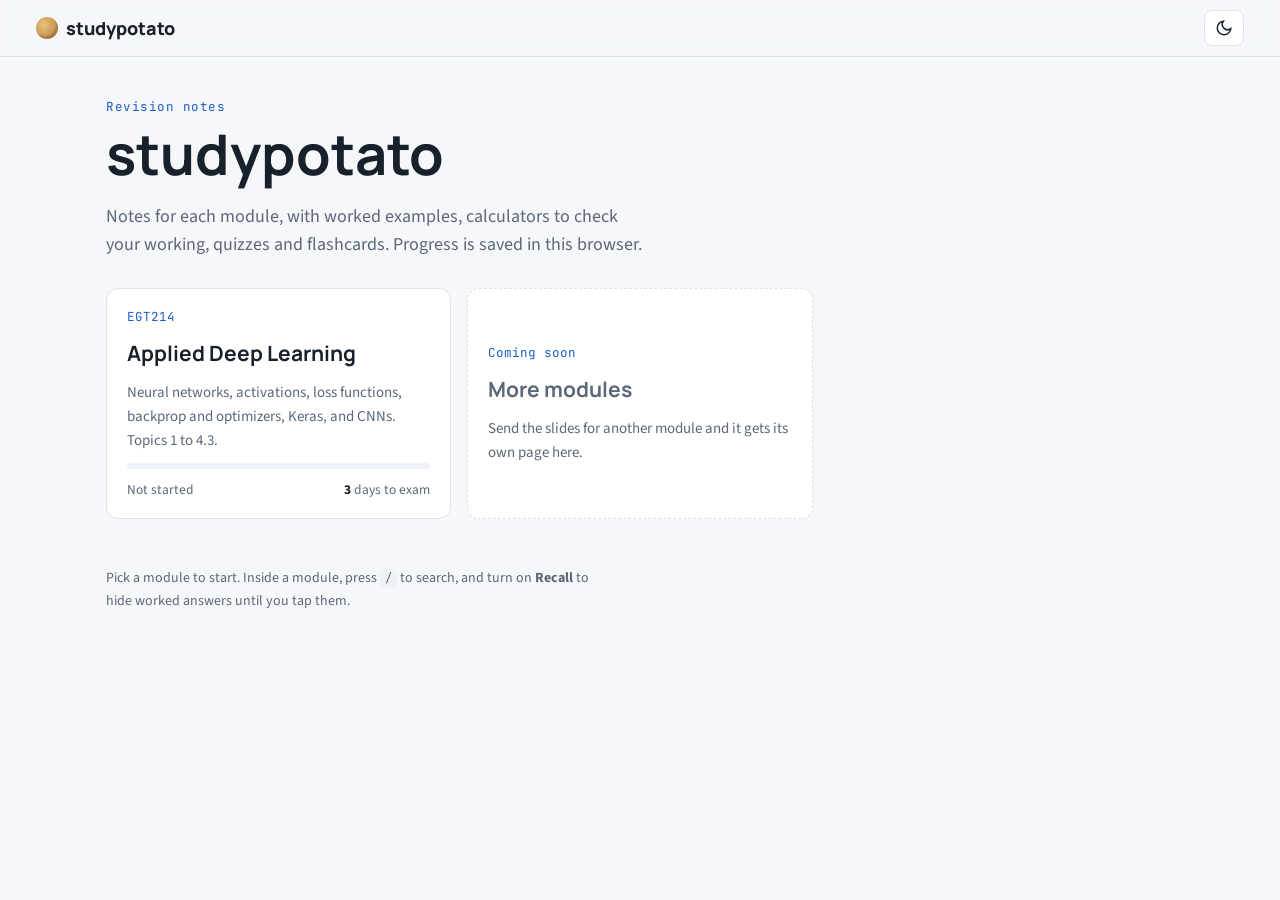
==== index.html @ 8124d795 "Add studypotato notes site with Applied Deep Learning module Static site for GitHub Pages: home page" ====
<!doctype html>
<html lang="en">
<head>
<meta charset="utf-8">
<meta name="viewport" content="width=device-width, initial-scale=1, viewport-fit=cover">
<title>studypotato</title>
<meta name="description" content="Interactive revision notes for my modules.">
<link rel="icon" href="assets/favicon.svg" type="image/svg+xml">
<link rel="preconnect" href="https://fonts.googleapis.com"><link rel="preconnect" href="https://fonts.gstatic.com" crossorigin>
<link rel="stylesheet" href="https://fonts.googleapis.com/css2?family=Manrope:wght@600;700;800&family=Source+Sans+3:ital,wght@0,400;0,600;0,700;1,400&family=JetBrains+Mono:wght@400;600&display=swap">
<link rel="stylesheet" href="assets/style.css">
</head>
<body>
<div class="topbar"><div class="topbar-in gutter">
  <a class="brand" href="./"><span class="dot"></span><span>studypotato</span></a>
  <span class="spacer"></span>
  <button class="iconbtn" id="themeBtn" type="button" aria-label="Theme"><svg viewBox="0 0 24 24" fill="none" stroke="currentColor" stroke-width="2"><path d="M21 12.8A9 9 0 1 1 11.2 3a7 7 0 0 0 9.8 9.8z"/></svg></button>
</div></div>
<div class="home gutter">
  <header class="hero">
    <div class="eyebrow">Revision notes</div>
    <h1>studypotato</h1>
    <p>Notes for each module, with worked examples, calculators to check your working, quizzes and flashcards. Progress is saved in this browser.</p>
  </header>
  <div class="cards" id="cards"></div>
  <p class="foot">Pick a module to start. Inside a module, press <code>/</code> to search, and turn on <b>Recall</b> to hide worked answers until you tap them.</p>
</div>
<script src="assets/modules.js"></script>
<script src="assets/site.js"></script>
<script>
(function () {
  var S = window.SP.store, el = document.getElementById("cards");
  var html = (window.MODULES || []).map(function (m) {
    var done = (S.get("sp:" + m.slug + ":done", []) || []).length, total = S.get("sp:" + m.slug + ":total", 0) || 0;
    var pct = total ? Math.round(100 * Math.min(done, total) / total) : 0;
    var days = "";
    if (m.exam) { var d = Math.ceil((new Date(m.exam + "T09:00:00") - new Date()) / 864e5); days = d < 0 ? "Exam done" : d === 0 ? "<b>Exam today</b>" : "<b>" + d + "</b> day" + (d === 1 ? "" : "s") + " to exam"; }
    return '<a class="mcard" href="modules/' + m.slug + '/"><span class="code">' + m.code + '</span><h3>' + m.title + '</h3><p>' + m.desc + '</p>' +
      '<div class="bar" aria-label="' + pct + '% revised"><span style="width:' + pct + '%"></span></div>' +
      '<div class="meta"><span>' + (total ? "<b>" + Math.min(done, total) + "/" + total + "</b> topics revised" : "Not started") + '</span><span>' + days + '</span></div></a>';
  }).join("");
  html += '<div class="mcard soon"><span class="code">Coming soon</span><h3>More modules</h3><p>Send the slides for another module and it gets its own page here.</p></div>';
  el.innerHTML = html;
})();
</script>
</body>
</html>
---- assets/style.css ----
/* studypotato — shared styles for every module page and the home page.
   Layout: sticky topic rail + single reading column; formula cards, worked examples, traps, widgets. */
:root{
  --bg:#f5f7fa; --surface:#ffffff; --surface-2:#eef2f7; --fg:#17202b; --muted:#5a6878; --line:#dde3ea;
  --accent:#1d5fc4; --accent-fg:#ffffff; --accent-soft:#e6eefb;
  --trap:#b45309; --trap-soft:#fdf3e4; --ok:#11795a; --ok-soft:#e3f4ee; --bad:#c0392b; --bad-soft:#fbe9e7;
  --code-bg:#eef2f7; --plot-2:#c2410c;
  --f-display:"Manrope",system-ui,sans-serif; --f-body:"Source Sans 3",system-ui,sans-serif; --f-mono:"JetBrains Mono",ui-monospace,Menlo,monospace;
  --radius:8px; color-scheme:light;
}
@media (prefers-color-scheme: dark){:root:not([data-theme="light"]){
  --bg:#10151c; --surface:#171e27; --surface-2:#1d2632; --fg:#e4e9f0; --muted:#97a4b4; --line:#2a3441;
  --accent:#7aa8f0; --accent-fg:#0d1420; --accent-soft:#1c2a40;
  --trap:#f0a54a; --trap-soft:#2c2214; --ok:#5fcfa6; --ok-soft:#14291f; --bad:#f08a7e; --bad-soft:#2e1816;
  --code-bg:#1d2632; --plot-2:#f59e5b; color-scheme:dark}}
:root[data-theme="dark"]{
  --bg:#10151c; --surface:#171e27; --surface-2:#1d2632; --fg:#e4e9f0; --muted:#97a4b4; --line:#2a3441;
  --accent:#7aa8f0; --accent-fg:#0d1420; --accent-soft:#1c2a40;
  --trap:#f0a54a; --trap-soft:#2c2214; --ok:#5fcfa6; --ok-soft:#14291f; --bad:#f08a7e; --bad-soft:#2e1816;
  --code-bg:#1d2632; --plot-2:#f59e5b; color-scheme:dark}

*{box-sizing:border-box}
[hidden]{display:none!important}
html{scroll-behavior:smooth;scroll-padding-top:72px}
@media (prefers-reduced-motion:reduce){html{scroll-behavior:auto}*{transition:none!important;animation:none!important}}
body{margin:0;background:var(--bg);color:var(--fg);font-family:var(--f-body);font-size:17px;line-height:1.6;-webkit-text-size-adjust:100%}
a{color:var(--accent)}
button,input,select,textarea{font:inherit;color:inherit}
:focus-visible{outline:2px solid var(--accent);outline-offset:2px}
.gutter{padding-left:max(16px,env(safe-area-inset-left,0px));padding-right:max(16px,env(safe-area-inset-right,0px))}

/* ---------- top bar ---------- */
.topbar{position:sticky;top:0;z-index:20;background:color-mix(in srgb,var(--bg) 88%,transparent);backdrop-filter:blur(10px);-webkit-backdrop-filter:blur(10px);border-bottom:1px solid var(--line)}
.topbar-in{max-width:1240px;margin:0 auto;display:flex;align-items:center;gap:10px;height:56px}
.brand{font-family:var(--f-display);font-weight:800;font-size:18px;text-decoration:none;color:var(--fg);display:flex;align-items:center;gap:8px;white-space:nowrap}
.brand .dot{width:22px;height:22px;border-radius:50%;background:radial-gradient(circle at 35% 35%,#e9c27a,#b07a3a);box-shadow:inset -2px -3px 0 rgba(0,0,0,.15)}
.crumb{color:var(--muted);font-size:14.5px;white-space:nowrap;overflow:hidden;text-overflow:ellipsis;min-width:0}
.spacer{flex:1}
.iconbtn{border:1px solid var(--line);background:var(--surface);border-radius:var(--radius);height:36px;min-width:36px;padding:0 10px;cursor:pointer;display:inline-flex;align-items:center;justify-content:center;gap:6px;font-size:14px}
.iconbtn:hover{border-color:var(--accent);color:var(--accent)}
.iconbtn[aria-pressed="true"]{background:var(--accent);color:var(--accent-fg);border-color:var(--accent)}
.iconbtn svg{width:18px;height:18px}
.search{position:relative;flex:0 1 260px;min-width:0}
.search input{width:100%;height:36px;border:1px solid var(--line);border-radius:var(--radius);background:var(--surface);padding:0 10px 0 32px;font-size:14.5px}
.search svg{position:absolute;left:9px;top:9px;width:18px;height:18px;color:var(--muted)}
.hitcount{position:absolute;right:8px;top:8px;font-size:12px;font-family:var(--f-mono);color:var(--accent);background:var(--accent-soft);border-radius:4px;padding:1px 6px;pointer-events:none}
.search input::-webkit-search-cancel-button{display:none}
.progressline{position:absolute;left:0;bottom:-1px;height:2px;background:var(--accent);width:0}
.hide-sm{}
@media (max-width:700px){.hide-sm{display:none!important}.search{flex:1}}

/* ---------- layout ---------- */
.wrap{max-width:1240px;margin:0 auto;display:grid;grid-template-columns:250px minmax(0,1fr);gap:48px}
nav.rail{position:sticky;top:56px;align-self:start;max-height:calc(100vh - 56px);overflow:auto;padding-block:24px;font-size:14.5px}
nav.rail .lbl{font-family:var(--f-display);font-size:11px;letter-spacing:.12em;text-transform:uppercase;color:var(--muted);margin:0 0 8px}
nav.rail ol{list-style:none;margin:0 0 20px;padding:0;display:grid;gap:2px}
nav.rail a{display:flex;align-items:center;gap:6px;padding:5px 10px;border-radius:6px;color:var(--fg);text-decoration:none}
nav.rail a:hover{background:var(--accent-soft);color:var(--accent)}
nav.rail a.active{background:var(--accent-soft);color:var(--accent);font-weight:600}
nav.rail .t{font-family:var(--f-mono);font-size:11.5px;color:var(--muted);min-width:2.4em}
nav.rail .done-mark{margin-left:auto;color:var(--ok);font-size:13px}
.railprog{margin:0 0 20px;padding:12px;border:1px solid var(--line);border-radius:var(--radius);background:var(--surface)}
.railprog .bar{height:6px;border-radius:3px;background:var(--surface-2);overflow:hidden;margin-top:6px}
.railprog .bar span{display:block;height:100%;background:var(--ok);width:0;transition:width .3s}
.railprog small{color:var(--muted);font-size:13px}
main{min-width:0;padding-block:24px 80px}
@media (max-width:960px){
  .wrap{grid-template-columns:minmax(0,1fr);gap:0}
  nav.rail{position:fixed;top:56px;left:0;bottom:0;width:min(320px,86vw);max-height:none;background:var(--bg);border-right:1px solid var(--line);z-index:30;transform:translateX(-102%);transition:transform .25s;padding-left:max(16px,env(safe-area-inset-left,0px));padding-right:16px}
  body.nav-open nav.rail{transform:none}
  body.nav-open .scrim{display:block}
  body{font-size:16px}
}
.scrim{display:none;position:fixed;inset:56px 0 0 0;background:rgba(0,0,0,.35);z-index:25}
.only-sm{display:none}
@media (max-width:960px){.only-sm{display:inline-flex}}

/* ---------- page header ---------- */
header.top{border-bottom:1px solid var(--line);padding-bottom:22px;margin-bottom:4px}
.eyebrow{font-family:var(--f-mono);font-size:12.5px;color:var(--accent);letter-spacing:.04em}
h1{font-family:var(--f-display);font-size:clamp(30px,5vw,44px);line-height:1.1;margin:6px 0 12px;text-wrap:balance}
.facts{display:flex;flex-wrap:wrap;gap:8px;margin-top:14px}
.chip{font-size:13.5px;border:1px solid var(--line);background:var(--surface);border-radius:999px;padding:3px 12px;color:var(--muted)}
.chip b{color:var(--fg);font-weight:600}
.chip.count{border-color:var(--accent);color:var(--accent)}
.toolrow{display:flex;flex-wrap:wrap;gap:8px;margin-top:16px}

/* ---------- content ---------- */
section{padding-top:40px}
section.dim{opacity:.35}
h2{font-family:var(--f-display);font-size:26px;line-height:1.2;margin:0 0 4px;text-wrap:balance;display:flex;flex-wrap:wrap;align-items:baseline;gap:4px 12px}
h2 .tn{font-family:var(--f-mono);font-size:14px;color:var(--accent);display:block;font-weight:600;width:100%}
.donebtn{margin-left:auto;font-family:var(--f-body);font-size:13.5px;font-weight:600;border:1px solid var(--line);background:var(--surface);border-radius:999px;padding:3px 12px;cursor:pointer;color:var(--muted)}
.donebtn[aria-pressed="true"]{background:var(--ok-soft);border-color:var(--ok);color:var(--ok)}
h3{font-family:var(--f-display);font-size:18.5px;margin:28px 0 8px}
p,li{max-width:72ch}
ul,ol{padding-left:22px}
li{margin:3px 0}
.sub{color:var(--muted);margin:0 0 8px}
code,.m{font-family:var(--f-mono);font-size:.86em;background:var(--code-bg);padding:1px 5px;border-radius:4px}
pre{font-family:var(--f-mono);font-size:13.5px;line-height:1.55;background:var(--code-bg);border:1px solid var(--line);border-radius:var(--radius);padding:14px 16px;overflow-x:auto;margin:12px 0}
pre code{background:none;padding:0;font-size:inherit;overflow-wrap:normal}
p code,li code,td code{overflow-wrap:anywhere}
.cm{color:var(--muted)}
.f{background:var(--surface);border:1px solid var(--line);border-left:3px solid var(--accent);border-radius:var(--radius);padding:12px 16px;margin:14px 0;overflow-x:auto}
.f .eq{font-family:var(--f-mono);font-size:15.5px;white-space:nowrap}
.k{font-family:var(--f-display);font-size:11px;letter-spacing:.1em;text-transform:uppercase;font-weight:700;margin-bottom:4px}
.f .k{color:var(--accent)}
.f p{margin:6px 0 0;font-size:15px;color:var(--muted)}
.ex{background:var(--ok-soft);border-radius:var(--radius);padding:14px 18px;margin:14px 0;overflow-x:auto;position:relative}
.ex .k{color:var(--ok)}
.ex .ln{font-family:var(--f-mono);font-size:14px;white-space:pre;line-height:1.7}
.trap{background:var(--trap-soft);border-radius:var(--radius);padding:12px 18px;margin:14px 0}
.trap .k{color:var(--trap)}
.trap p,.trap ul{margin:4px 0}
.tbl{overflow-x:auto;margin:14px 0;border:1px solid var(--line);border-radius:var(--radius);background:var(--surface)}
table{border-collapse:collapse;width:100%;font-size:15px;font-variant-numeric:tabular-nums}
th,td{text-align:left;padding:8px 12px;border-bottom:1px solid var(--line);vertical-align:top}
th{font-family:var(--f-display);font-size:12.5px;letter-spacing:.04em;color:var(--muted);background:var(--code-bg)}
tr:last-child td{border-bottom:0}
td .m{white-space:nowrap}
.grid{display:grid;grid-template-columns:repeat(auto-fit,minmax(min(100%,300px),1fr));gap:12px;margin:14px 0}
.grid > div{min-width:0}
.mat{display:inline-grid;gap:2px;font-family:var(--f-mono);font-size:13.5px;vertical-align:middle;border-left:2px solid var(--fg);border-right:2px solid var(--fg);padding:2px 6px;border-radius:3px}
.mat span{min-width:2.2em;text-align:right}
.mat .hl{background:var(--accent-soft);color:var(--accent);font-weight:600;border-radius:3px}
.matrow{display:flex;flex-wrap:wrap;align-items:center;gap:14px;margin:12px 0;font-family:var(--f-mono)}
.timeline{list-style:none;padding:0;border-left:2px solid var(--line);margin:12px 0}
.timeline li{padding-left:16px;position:relative}
.timeline li::before{content:"";position:absolute;left:-6px;top:10px;width:10px;height:10px;border-radius:50%;background:var(--accent)}
.timeline b{font-family:var(--f-mono);font-weight:600;color:var(--accent);margin-right:6px}
.plan{display:grid;grid-template-columns:repeat(auto-fit,minmax(min(100%,240px),1fr));gap:12px;margin:14px 0}
.plan div{background:var(--surface);border:1px solid var(--line);border-radius:var(--radius);padding:12px 16px;min-width:0}
.plan h4{font-family:var(--f-display);margin:0 0 6px;font-size:15px}
.plan ul{margin:0;padding-left:18px;font-size:15px}
mark.hit{background:#ffe58a;color:#1a1a1a;border-radius:2px;padding:0 1px}

/* recall mode: worked examples hidden until tapped */
body.recall .ex .ln{filter:blur(6px);user-select:none;cursor:pointer}
body.recall .ex .ln.shown{filter:none;user-select:auto;cursor:auto}
body.recall .ex::after{content:"Tap to reveal";position:absolute;right:12px;top:10px;font-size:12px;color:var(--ok);font-weight:600}
body.recall .ex.revealed::after{content:none}

/* ---------- questions ---------- */
details.q{background:var(--surface);border:1px solid var(--line);border-radius:var(--radius);padding:10px 16px;margin:10px 0}
details.q summary{cursor:pointer;font-weight:600}
details.q .ans{margin-top:8px;padding-top:8px;border-top:1px dashed var(--line)}
details.q .opts{font-weight:400;display:block;color:var(--muted);margin-top:2px}
details.q.got{border-color:var(--ok)}
details.q.miss{border-color:var(--trap)}
.selfmark{display:flex;gap:8px;margin-top:10px;flex-wrap:wrap}
.selfmark button{border:1px solid var(--line);background:var(--surface-2);border-radius:999px;padding:3px 12px;cursor:pointer;font-size:13.5px}
.selfmark button[aria-pressed="true"].y{background:var(--ok-soft);border-color:var(--ok);color:var(--ok)}
.selfmark button[aria-pressed="true"].n{background:var(--trap-soft);border-color:var(--trap);color:var(--trap)}
.mcq{background:var(--surface);border:1px solid var(--line);border-radius:var(--radius);padding:14px 16px;margin:12px 0}
.mcq .qtext{font-weight:600;margin:0 0 10px}
.mcq .choices{display:grid;gap:6px;margin:0;padding:0;list-style:none}
.mcq .choices button{width:100%;text-align:left;border:1px solid var(--line);background:var(--bg);border-radius:6px;padding:8px 12px;cursor:pointer;display:flex;gap:10px;align-items:flex-start}
.mcq .choices button:hover:not(:disabled){border-color:var(--accent)}
.mcq .choices button .l{font-family:var(--f-mono);font-weight:600;color:var(--muted)}
.mcq .choices button.right{background:var(--ok-soft);border-color:var(--ok)}
.mcq .choices button.wrong{background:var(--bad-soft);border-color:var(--bad)}
.mcq .choices button:disabled{cursor:default}
.mcq .explain{margin:10px 0 0;font-size:15.5px}
.mcq .explain[hidden]{display:none}
.scorebar{position:sticky;top:64px;z-index:5;display:flex;flex-wrap:wrap;gap:10px;align-items:center;background:var(--surface);border:1px solid var(--line);border-radius:var(--radius);padding:10px 14px;margin:14px 0;font-size:15px}
.scorebar b{font-variant-numeric:tabular-nums}

/* ---------- widgets ---------- */
.widget{background:var(--surface);border:1px solid var(--line);border-radius:var(--radius);margin:18px 0;overflow:hidden}
.widget > .wh{display:flex;align-items:center;gap:8px;padding:10px 16px;background:var(--accent-soft);color:var(--accent);font-family:var(--f-display);font-weight:700;font-size:14px}
.widget > .wh svg{width:16px;height:16px}
.widget > .wb{padding:14px 16px;overflow-x:auto}
.wrow{display:flex;flex-wrap:wrap;gap:10px 16px;align-items:end;margin-bottom:12px}
.wrow label{display:grid;gap:3px;font-size:13px;color:var(--muted);min-width:0}
.wrow input[type=text],.wrow input[type=number],.wrow select{height:34px;border:1px solid var(--line);border-radius:6px;background:var(--bg);padding:0 8px;font-family:var(--f-mono);font-size:14px;min-width:0}
.wrow input[type=number]{width:90px}
.wrow input.wide{width:min(320px,80vw)}
.wrow input[type=range]{width:min(260px,70vw);accent-color:var(--accent)}
.btn{border:1px solid var(--accent);background:var(--accent);color:var(--accent-fg);border-radius:6px;height:34px;padding:0 14px;cursor:pointer;font-weight:600;font-size:14px}
.btn.ghost{background:transparent;color:var(--accent)}
.out{font-family:var(--f-mono);font-size:14px;white-space:pre;line-height:1.7;background:var(--code-bg);border-radius:6px;padding:10px 12px;overflow-x:auto}
.big{font-family:var(--f-display);font-size:24px;font-weight:800;color:var(--accent);font-variant-numeric:tabular-nums}
.bars{display:grid;gap:6px;margin-top:10px}
.bars .b{display:grid;grid-template-columns:5.5em 1fr 4.5em;gap:8px;align-items:center;font-family:var(--f-mono);font-size:13.5px}
.bars .track{height:14px;background:var(--surface-2);border-radius:3px;overflow:hidden}
.bars .fill{height:100%;background:var(--accent);transition:width .25s}
canvas.plot{width:100%;max-width:640px;height:auto;aspect-ratio:16/10;display:block;border:1px solid var(--line);border-radius:6px;background:var(--bg)}
.gridin{display:inline-grid;gap:3px}
.gridin input{width:3.1em;height:32px;text-align:center;border:1px solid var(--line);border-radius:4px;background:var(--bg);font-family:var(--f-mono);font-size:13.5px;padding:0}
.gridin input.win{background:var(--accent-soft);border-color:var(--accent)}
.gridout{display:inline-grid;gap:3px}
.gridout span{width:3.1em;height:32px;display:flex;align-items:center;justify-content:center;border:1px solid var(--line);border-radius:4px;font-family:var(--f-mono);font-size:13.5px;cursor:pointer;background:var(--bg)}
.gridout span.sel{background:var(--accent);color:var(--accent-fg);border-color:var(--accent)}
.gridout span.pad{opacity:.5}
.convwrap{display:flex;flex-wrap:wrap;gap:18px;align-items:flex-start}
.convwrap > div{display:grid;gap:6px;min-width:0}
.convwrap .cap{font-size:12.5px;color:var(--muted);font-family:var(--f-display);font-weight:700;letter-spacing:.06em;text-transform:uppercase}
.layers{display:grid;gap:6px;margin:8px 0}
.layer{display:flex;flex-wrap:wrap;gap:8px;align-items:center;background:var(--bg);border:1px solid var(--line);border-radius:6px;padding:6px 8px}
.layer .tag{font-family:var(--f-mono);font-size:13px;font-weight:600;min-width:7.5em}
.layer input,.layer select{height:30px;border:1px solid var(--line);border-radius:4px;background:var(--surface);font-family:var(--f-mono);font-size:13px;padding:0 6px;width:5.5em}
.layer .x{margin-left:auto;border:0;background:none;cursor:pointer;color:var(--muted);font-size:18px;line-height:1}
.layer .err{color:var(--bad);font-size:13px}

/* flashcards */
.flash{display:grid;gap:12px;justify-items:center}
.card{width:min(560px,100%);aspect-ratio:16/9;perspective:1200px;cursor:pointer;border:0;background:none;padding:0}
.card .in{position:relative;width:100%;height:100%;transition:transform .45s;transform-style:preserve-3d}
.card.flipped .in{transform:rotateY(180deg)}
.card .face{position:absolute;inset:0;backface-visibility:hidden;-webkit-backface-visibility:hidden;border:1px solid var(--line);border-radius:12px;background:var(--surface);display:flex;flex-direction:column;align-items:center;justify-content:center;padding:20px;text-align:center;box-shadow:0 6px 24px rgba(0,0,0,.06)}
.card .face.back{transform:rotateY(180deg);background:var(--accent-soft)}
.card .face .tag{position:absolute;top:12px;left:16px;font-family:var(--f-mono);font-size:12px;color:var(--muted)}
.card .face .front-t{font-family:var(--f-display);font-size:clamp(18px,3.4vw,24px);font-weight:700}
.card .face .back-t{font-size:clamp(15px,2.6vw,18px)}
.flashnav{display:flex;gap:8px;align-items:center;flex-wrap:wrap;justify-content:center}
.flashnav .n{font-family:var(--f-mono);font-size:14px;color:var(--muted);min-width:5em;text-align:center}

/* ---------- home ---------- */
.home{max-width:1100px;margin:0 auto;padding-block:40px 80px}
.hero h1{font-size:clamp(34px,6vw,56px)}
.hero p{font-size:18px;color:var(--muted);max-width:60ch}
.cards{display:grid;grid-template-columns:repeat(auto-fill,minmax(min(100%,320px),1fr));gap:16px;margin-top:28px}
.mcard{display:grid;gap:10px;background:var(--surface);border:1px solid var(--line);border-radius:12px;padding:18px 20px;text-decoration:none;color:var(--fg);transition:border-color .2s,transform .2s}
.mcard:hover{border-color:var(--accent);transform:translateY(-2px)}
.mcard .code{font-family:var(--f-mono);font-size:12.5px;color:var(--accent)}
.mcard h3{margin:0;font-size:21px}
.mcard p{margin:0;color:var(--muted);font-size:15px}
.mcard .bar{height:6px;border-radius:3px;background:var(--surface-2);overflow:hidden}
.mcard .bar span{display:block;height:100%;background:var(--ok)}
.mcard .meta{display:flex;justify-content:space-between;gap:8px;font-size:13.5px;color:var(--muted);flex-wrap:wrap}
.mcard .meta b{color:var(--fg)}
.mcard.soon{border-style:dashed;align-content:center;justify-items:start;color:var(--muted)}
.foot{margin-top:48px;color:var(--muted);font-size:14px}

@media print{
  .topbar,nav.rail,.scrim,.toolrow,.donebtn,.widget,.scorebar,.selfmark,#flashcards{display:none!important}
  .wrap{display:block}
  details.q{break-inside:avoid}
  body.recall .ex .ln{filter:none}
}
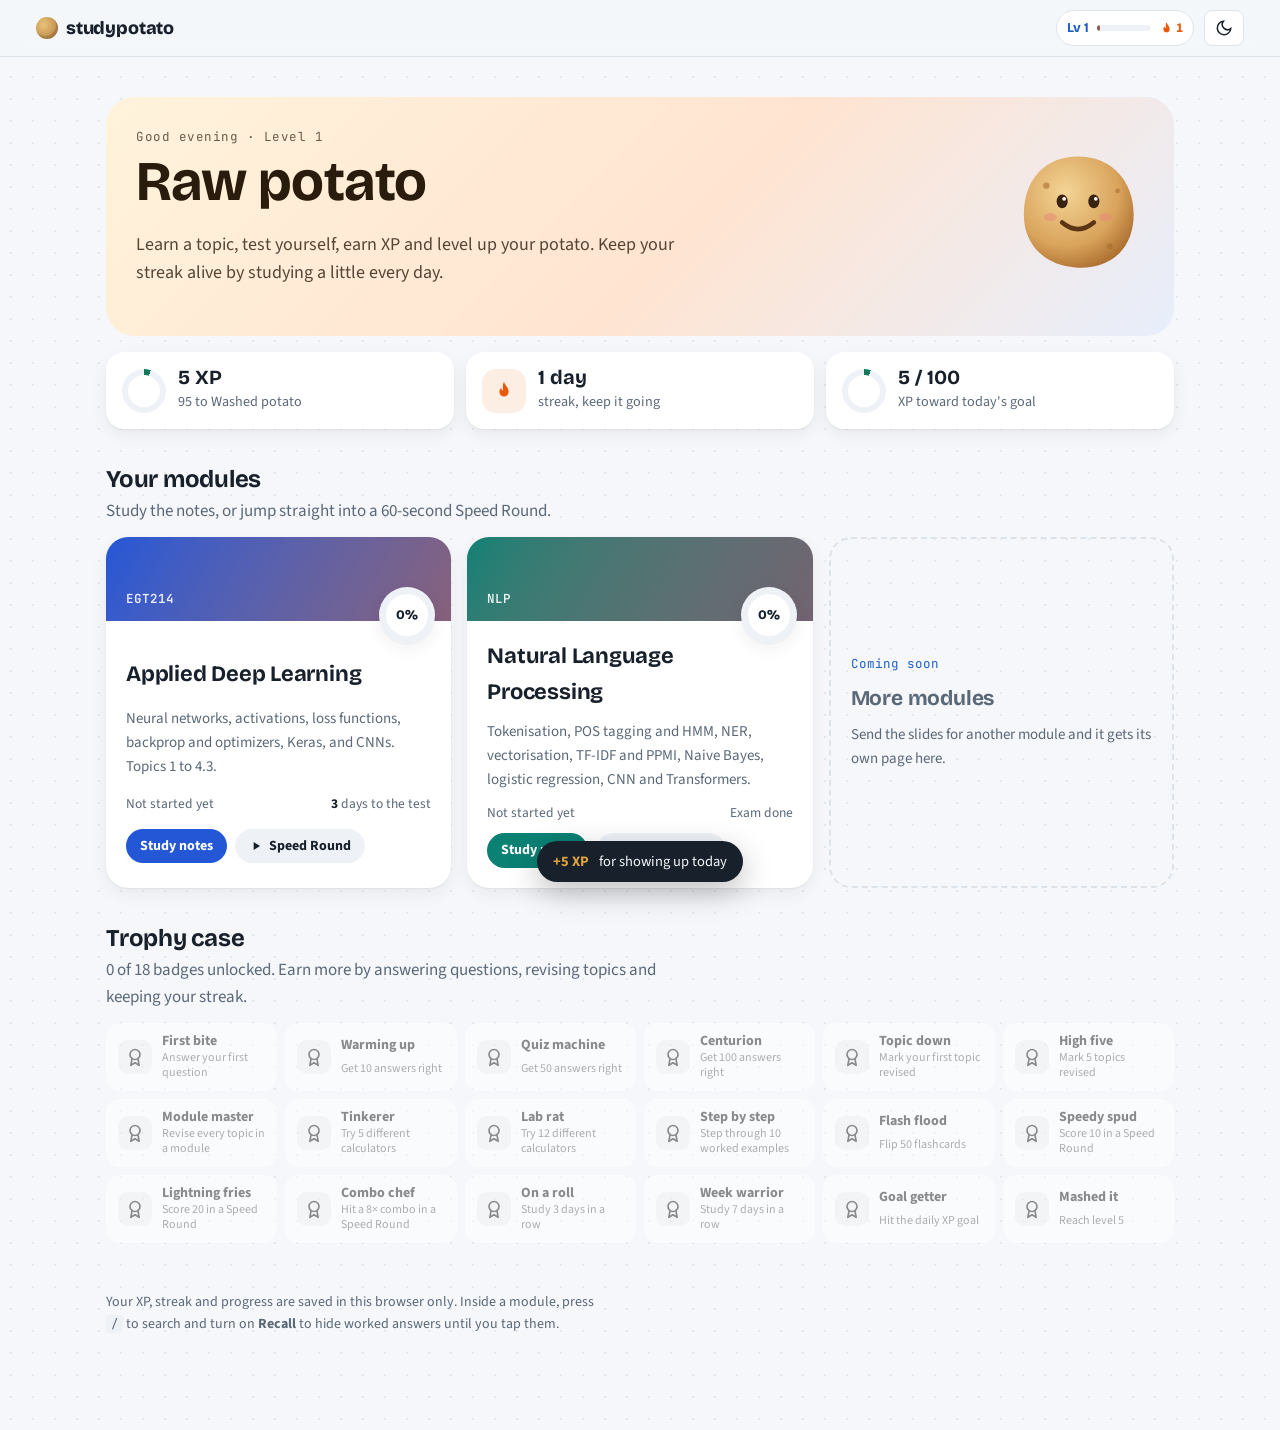
==== commit 3282c55c: "Redesign the site and add a game layer New look: module colour themes, hero headers with a potato ma" ====
--- a/index.html
+++ b/index.html
@@ -4,10 +4,10 @@
 <meta charset="utf-8">
 <meta name="viewport" content="width=device-width, initial-scale=1, viewport-fit=cover">
 <title>studypotato</title>
-<meta name="description" content="Interactive revision notes for my modules.">
+<meta name="description" content="Interactive revision notes with quizzes, calculators, flashcards, XP and streaks.">
 <link rel="icon" href="assets/favicon.svg" type="image/svg+xml">
 <link rel="preconnect" href="https://fonts.googleapis.com"><link rel="preconnect" href="https://fonts.gstatic.com" crossorigin>
-<link rel="stylesheet" href="https://fonts.googleapis.com/css2?family=Manrope:wght@600;700;800&family=Source+Sans+3:ital,wght@0,400;0,600;0,700;1,400&family=JetBrains+Mono:wght@400;600&display=swap">
+<link rel="stylesheet" href="https://fonts.googleapis.com/css2?family=Bricolage+Grotesque:opsz,wght@12..96,600..800&family=Manrope:wght@600;700;800&family=Source+Sans+3:ital,wght@0,400;0,600;0,700;1,400&family=JetBrains+Mono:wght@400;600&display=swap">
 <link rel="stylesheet" href="assets/style.css">
 </head>
 <body>
@@ -18,29 +18,69 @@
 </div></div>
 <div class="home gutter">
   <header class="hero">
-    <div class="eyebrow">Revision notes</div>
-    <h1>studypotato</h1>
-    <p>Notes for each module, with worked examples, calculators to check your working, quizzes and flashcards. Progress is saved in this browser.</p>
+    <div>
+      <div class="eyebrow" id="greet">Hello</div>
+      <h1 id="rank">studypotato</h1>
+      <p id="pitch">Learn a topic, test yourself, earn XP and level up your potato. Keep your streak alive by studying a little every day.</p>
+    </div>
+    <div id="heroPotato"></div>
   </header>
+
+  <div class="statrow" id="stats"></div>
+  <div id="cont"></div>
+
+  <h2 class="sec">Your modules</h2>
+  <p class="sub">Study the notes, or jump straight into a 60-second Speed Round.</p>
   <div class="cards" id="cards"></div>
-  <p class="foot">Pick a module to start. Inside a module, press <code>/</code> to search, and turn on <b>Recall</b> to hide worked answers until you tap them.</p>
+
+  <h2 class="sec">Trophy case</h2>
+  <p class="sub" id="bcount"></p>
+  <div class="badges" id="badges"></div>
+
+  <p class="foot">Your XP, streak and progress are saved in this browser only. Inside a module, press <code>/</code> to search and turn on <b>Recall</b> to hide worked answers until you tap them.</p>
 </div>
 <script src="assets/modules.js"></script>
 <script src="assets/site.js"></script>
+<script src="assets/game.js"></script>
 <script>
 (function () {
-  var S = window.SP.store, el = document.getElementById("cards");
-  var html = (window.MODULES || []).map(function (m) {
-    var done = (S.get("sp:" + m.slug + ":done", []) || []).length, total = S.get("sp:" + m.slug + ":total", 0) || 0;
-    var pct = total ? Math.round(100 * Math.min(done, total) / total) : 0;
-    var days = "";
-    if (m.exam) { var d = Math.ceil((new Date(m.exam + "T09:00:00") - new Date()) / 864e5); days = d < 0 ? "Exam done" : d === 0 ? "<b>Exam today</b>" : "<b>" + d + "</b> day" + (d === 1 ? "" : "s") + " to exam"; }
-    return '<a class="mcard" href="modules/' + m.slug + '/"><span class="code">' + m.code + '</span><h3>' + m.title + '</h3><p>' + m.desc + '</p>' +
-      '<div class="bar" aria-label="' + pct + '% revised"><span style="width:' + pct + '%"></span></div>' +
-      '<div class="meta"><span>' + (total ? "<b>" + Math.min(done, total) + "/" + total + "</b> topics revised" : "Not started") + '</span><span>' + days + '</span></div></a>';
-  }).join("");
-  html += '<div class="mcard soon"><span class="code">Coming soon</span><h3>More modules</h3><p>Send the slides for another module and it gets its own page here.</p></div>';
-  el.innerHTML = html;
+  var S = window.SP.store, P = window.SPG, $ = function (s) { return document.querySelector(s); };
+  function render() {
+    var G = P.get(), lv = P.levelOf(G.xp), L = P.LEVELS;
+    var h = new Date().getHours();
+    $("#greet").textContent = (h < 12 ? "Good morning" : h < 18 ? "Good afternoon" : "Good evening") + " · Level " + (lv + 1);
+    $("#rank").textContent = G.xp ? L[lv][1] : "Welcome to studypotato";
+    $("#heroPotato").innerHTML = P.potato(lv >= 4 ? "cool" : "happy", 132);
+    var cur = L[lv][0], nxt = L[lv + 1], pct = nxt ? Math.round(100 * (G.xp - cur) / (nxt[0] - cur)) : 100;
+    var d = new Date(), key = d.getFullYear() + "-" + String(d.getMonth() + 1).padStart(2, "0") + "-" + String(d.getDate()).padStart(2, "0");
+    var td = G.days[key] || 0, gp = Math.min(100, Math.round(100 * td / P.DAILY_GOAL));
+    var alive = G.lastDay && (new Date(key + "T12:00:00") - new Date(G.lastDay + "T12:00:00")) / 864e5 <= 1;
+    var streak = alive ? G.streak : 0;
+    $("#stats").innerHTML =
+      '<button class="stat" type="button" data-p><span class="ring" style="--p:' + pct + '"></span><span><b>' + G.xp + ' XP</b><small>' + (nxt ? (nxt[0] - G.xp) + " to " + nxt[1] : "Max level") + "</small></span></button>" +
+      '<button class="stat" type="button" data-p><span class="ic" style="background:var(--hot-soft);color:' + (streak ? "var(--hot)" : "var(--muted)") + '">' + P.FLAME + "</span><span><b>" + streak + " day" + (streak === 1 ? "" : "s") + "</b><small>" + (streak ? "streak, keep it going" : "start a streak today") + "</small></span></button>" +
+      '<button class="stat" type="button" data-p><span class="ring" style="--p:' + gp + '"></span><span><b>' + td + " / " + P.DAILY_GOAL + "</b><small>" + (gp >= 100 ? "daily goal done!" : "XP toward today's goal") + "</small></span></button>";
+    document.querySelectorAll("[data-p]").forEach(function (b) { b.addEventListener("click", P.openProfile); });
+
+    var last = S.get("sp:last", null), mods = window.MODULES || [];
+    var lm = last && mods.find(function (m) { return m.slug === last.mod; });
+    $("#cont").innerHTML = lm ? '<a class="continue" href="modules/' + lm.slug + '/#' + last.id + '"><span><small>Continue where you left off</small><b>' + last.title + "</b><small>" + lm.title + '</small></span><span class="go"><svg viewBox="0 0 24 24" fill="currentColor"><path d="M8 5v14l11-7z"/></svg></span></a>' : "";
+
+    $("#cards").innerHTML = mods.map(function (m) {
+      var done = (S.get("sp:" + m.slug + ":done", []) || []).length, total = S.get("sp:" + m.slug + ":total", 0) || 0;
+      var p = total ? Math.round(100 * Math.min(done, total) / total) : 0;
+      var best = (S.get("sp:speedbest", {}) || {})[m.slug] || 0;
+      var days = "";
+      if (m.exam) { var dd = Math.ceil((new Date(m.exam + "T09:00:00") - new Date()) / 864e5); days = dd < 0 ? "Exam done" : dd === 0 ? "<b>Exam today</b>" : "<b>" + dd + "</b> day" + (dd === 1 ? "" : "s") + " to the test"; }
+      return '<div class="mcard" style="--mc:' + (m.color || "var(--accent)") + ";--mh:" + (m.hot || "var(--hot)") + '"><div class="band"><span class="code">' + m.code + '</span><span class="ring" style="--p:' + p + '"><i>' + p + '%</i></span></div><div class="inner"><h3>' + m.title + "</h3><p>" + m.desc + '</p><div class="meta"><span>' + (total ? "<b>" + Math.min(done, total) + "/" + total + "</b> topics revised" : "Not started yet") + (best ? " · best Speed Round <b>" + best + "</b>" : "") + "</span><span>" + days + '</span></div><div class="acts"><a class="pri-l" href="modules/' + m.slug + '/"><span class="pri">Study notes</span></a><a href="modules/' + m.slug + '/#play"><span><svg viewBox="0 0 24 24" fill="currentColor"><path d="M8 5v14l11-7z"/></svg>Speed Round</span></a></div></div></div>';
+    }).join("") + '<div class="mcard soon"><span class="code">Coming soon</span><h3>More modules</h3><p>Send the slides for another module and it gets its own page here.</p></div>';
+
+    var got = Object.keys(G.badges).length;
+    $("#bcount").textContent = got + " of " + P.BADGES.length + " badges unlocked. Earn more by answering questions, revising topics and keeping your streak.";
+    $("#badges").innerHTML = P.BADGES.map(function (b) { return '<div class="bdg' + (G.badges[b[0]] ? " got" : "") + '" title="' + b[2] + '"><span class="bi">' + P.BADGE_ICON + "</span><b>" + b[1] + "</b><small>" + b[2] + "</small></div>"; }).join("");
+  }
+  render();
+  setTimeout(render, 1300);
 })();
 </script>
 </body>
--- a/assets/style.css
+++ b/assets/style.css
@@ -239,3 +239,293 @@
   details.q{break-inside:avoid}
   body.recall .ex .ln{filter:none}
 }
+
+/* ---------- plain-English box ---------- */
+.plain{display:grid;gap:8px;background:var(--surface);border:1px solid var(--line);border-radius:12px;padding:16px 18px;margin:14px 0 18px}
+.plain .ph{display:flex;align-items:center;gap:8px;font-family:var(--f-display);font-weight:800;font-size:15px;color:var(--accent)}
+.plain .ph svg{width:18px;height:18px}
+.plain .one{font-size:18px;font-weight:600;line-height:1.45;margin:0;max-width:none}
+.plain dl{display:grid;grid-template-columns:auto minmax(0,1fr);gap:6px 14px;margin:4px 0 0}
+.plain dt{font-family:var(--f-display);font-size:12px;letter-spacing:.06em;text-transform:uppercase;color:var(--muted);padding-top:3px;font-weight:700}
+.plain dd{margin:0}
+.plain ul{margin:0;padding-left:18px}
+@media (max-width:560px){.plain dl{grid-template-columns:minmax(0,1fr)}.plain dt{padding-top:6px}}
+
+/* ---------- topic map ---------- */
+.tmap{display:flex;flex-wrap:wrap;align-items:center;gap:8px;margin:14px 0}
+.tmap a{display:inline-flex;flex-direction:column;gap:1px;text-decoration:none;color:var(--fg);background:var(--surface);border:1px solid var(--line);border-radius:10px;padding:8px 12px;font-size:14.5px;font-weight:600;transition:border-color .15s,transform .15s}
+.tmap a small{font-weight:400;color:var(--muted);font-size:12.5px}
+.tmap a:hover{border-color:var(--accent);transform:translateY(-1px)}
+.tmap a.done{border-color:var(--ok);background:var(--ok-soft)}
+.tmap .arr{color:var(--muted);font-size:18px}
+.tmap-stage{display:grid;gap:6px;margin:10px 0}
+.tmap-stage .lab{font-family:var(--f-display);font-size:11px;letter-spacing:.1em;text-transform:uppercase;color:var(--muted);font-weight:700}
+
+/* ---------- step-through examples ---------- */
+.ex .stepbar{display:flex;gap:6px;flex-wrap:wrap;margin:8px 0 0}
+.ex .stepbar button{border:1px solid var(--ok);background:transparent;color:var(--ok);border-radius:999px;padding:2px 12px;font-size:13px;font-weight:600;cursor:pointer}
+.ex .stepbar button.primary{background:var(--ok);color:var(--surface)}
+.ex .ln .stp{display:block}
+.ex .ln .stp.hide{visibility:hidden;height:0;overflow:hidden}
+.ex .ln .stp.new{animation:stpin .35s ease}
+@keyframes stpin{from{background:color-mix(in srgb,var(--ok) 25%,transparent)}to{background:transparent}}
+body.recall .ex.stepping .ln{filter:none;cursor:auto;user-select:auto}
+body.recall .ex.stepping::after{content:none}
+
+/* ---------- glossary terms ---------- */
+button.term{all:unset;cursor:help;border-bottom:1.5px dotted var(--accent);color:inherit}
+button.term:hover,button.term:focus-visible{background:var(--accent-soft);border-radius:2px}
+.gpop{position:absolute;z-index:40;max-width:min(320px,calc(100vw - 32px));background:var(--fg);color:var(--bg);border-radius:8px;padding:10px 12px;font-size:14.5px;line-height:1.45;box-shadow:0 8px 24px rgba(0,0,0,.25)}
+.gpop b{display:block;font-family:var(--f-display);margin-bottom:2px}
+.gpop a{color:inherit;font-size:13px}
+.glist{display:grid;grid-template-columns:repeat(auto-fill,minmax(min(100%,300px),1fr));gap:10px;margin:12px 0}
+.glist div{background:var(--surface);border:1px solid var(--line);border-radius:8px;padding:10px 14px;min-width:0}
+.glist b{font-family:var(--f-display)}
+.glist p{margin:4px 0 0;font-size:15px;color:var(--muted)}
+.gfilter{height:36px;border:1px solid var(--line);border-radius:8px;background:var(--surface);padding:0 10px;width:min(360px,100%)}
+
+/* ---------- quick check ---------- */
+.quick{border-top:1px dashed var(--line);margin-top:26px;padding-top:6px}
+.quick > .k{color:var(--accent);margin-top:10px}
+.quick .mcq{margin:8px 0}
+
+/* =====================================================================
+   v2 look: brighter, module-coloured, playful. Overrides earlier rules.
+   ===================================================================== */
+:root{--hot:#e8590c;--hot-soft:#fdeee4;--gold:#e0a43a;--f-display:"Bricolage Grotesque","Manrope",system-ui,sans-serif;--shadow:0 1px 2px rgba(16,24,40,.05),0 6px 18px rgba(16,24,40,.06)}
+@media (prefers-color-scheme: dark){:root:not([data-theme="light"]){--hot:#ff9a5c;--hot-soft:#2e1d12;--gold:#f2c66b;--shadow:0 1px 2px rgba(0,0,0,.3),0 8px 24px rgba(0,0,0,.3)}}
+:root[data-theme="dark"]{--hot:#ff9a5c;--hot-soft:#2e1d12;--gold:#f2c66b;--shadow:0 1px 2px rgba(0,0,0,.3),0 8px 24px rgba(0,0,0,.3)}
+
+/* module palettes */
+body[data-module="applied-deep-learning"]{--accent:#2457d6;--accent-soft:#e6edfd;--hot:#ea6a1f;--hot-soft:#fdeee3}
+body[data-module="nlp"]{--accent:#0b8174;--accent-soft:#ddf2ee;--hot:#d9466f;--hot-soft:#fce7ee}
+@media (prefers-color-scheme: dark){
+  :root:not([data-theme="light"]) body[data-module="applied-deep-learning"]{--accent:#86a8ff;--accent-soft:#172443;--hot:#ffa05e;--hot-soft:#33200f}
+  :root:not([data-theme="light"]) body[data-module="nlp"]{--accent:#4fd3c2;--accent-soft:#103430;--hot:#ff8fae;--hot-soft:#36161f}}
+:root[data-theme="dark"] body[data-module="applied-deep-learning"]{--accent:#86a8ff;--accent-soft:#172443;--hot:#ffa05e;--hot-soft:#33200f}
+:root[data-theme="dark"] body[data-module="nlp"]{--accent:#4fd3c2;--accent-soft:#103430;--hot:#ff8fae;--hot-soft:#36161f}
+
+body{background-color:var(--bg);background-image:radial-gradient(color-mix(in srgb,var(--fg) 7%,transparent) 1px,transparent 1.2px);background-size:22px 22px}
+h1,h2,h3,.brand{letter-spacing:-.01em}
+body.noscroll{overflow:hidden}
+
+/* top bar + HUD */
+.topbar{background:color-mix(in srgb,var(--bg) 82%,transparent)}
+.hud{display:inline-flex;align-items:center;gap:8px;height:36px;padding:0 10px;border:1px solid var(--line);border-radius:999px;background:var(--surface);cursor:pointer;font-size:13.5px;font-weight:700;white-space:nowrap}
+.hud:hover{border-color:var(--accent)}
+.hud .lv{font-family:var(--f-display);color:var(--accent)}
+.hud .xpbar{width:54px;height:6px;border-radius:3px;background:var(--surface-2);overflow:hidden}
+.hud .xpbar span{display:block;height:100%;background:linear-gradient(90deg,var(--accent),var(--hot));border-radius:3px;transition:width .5s}
+.hud .streak{display:inline-flex;align-items:center;gap:2px;color:var(--muted)}
+.hud .streak svg{width:15px;height:15px}
+.hud .streak.on{color:var(--hot)}
+@media (max-width:700px){.hud .xpbar{display:none}.hud{padding:0 8px;gap:6px}}
+
+/* rail */
+nav.rail a.active{background:var(--accent);color:var(--accent-fg)}
+nav.rail a.active .t{color:inherit;opacity:.8}
+.railprog{border-radius:14px;box-shadow:var(--shadow);border:0}
+.railprog .bar{height:8px;border-radius:4px}
+.railprog .bar span{background:linear-gradient(90deg,var(--ok),color-mix(in srgb,var(--ok) 60%,var(--gold)))}
+
+/* hero header */
+header.top{position:relative;border:0;border-radius:24px;padding:28px 28px 24px;margin-top:4px;overflow:hidden;
+  background:linear-gradient(135deg,var(--accent-soft) 0%,color-mix(in srgb,var(--hot-soft) 70%,var(--accent-soft)) 100%)}
+header.top::after{content:"";position:absolute;right:-60px;top:-60px;width:220px;height:220px;border-radius:50%;background:color-mix(in srgb,var(--hot) 16%,transparent);pointer-events:none}
+header.top > *{position:relative;z-index:1}
+header.top h1{font-size:clamp(32px,5.4vw,50px);font-weight:800;margin-right:120px}
+header.top .sub{color:var(--fg);opacity:.8;max-width:60ch}
+header.top .chip{background:color-mix(in srgb,var(--surface) 80%,transparent);border-color:transparent}
+.hero-potato{position:absolute!important;right:22px;top:20px;z-index:1;animation:bob 4s ease-in-out infinite}
+@keyframes bob{50%{transform:translateY(-6px) rotate(-3deg)}}
+@media (max-width:640px){.hero-potato{display:none}header.top h1{margin-right:0}header.top{padding:22px 18px}}
+.toolrow{align-items:center}
+.toolrow .iconbtn{border-radius:999px;background:color-mix(in srgb,var(--surface) 85%,transparent);border-color:transparent;font-weight:600}
+.btn{border-radius:999px;transition:transform .12s,box-shadow .12s}
+.btn:hover{transform:translateY(-1px);box-shadow:0 4px 12px color-mix(in srgb,var(--accent) 30%,transparent)}
+.btn.big{height:46px;padding:0 22px;font-size:16px;display:inline-flex;align-items:center;gap:8px;font-family:var(--f-display);font-weight:700}
+.btn.big svg{width:18px;height:18px}
+.playbtn{background:linear-gradient(135deg,var(--accent),color-mix(in srgb,var(--accent) 55%,var(--hot)));border:0;box-shadow:0 6px 18px color-mix(in srgb,var(--accent) 35%,transparent)}
+
+/* section banners */
+section{padding-top:48px}
+section > h2{position:relative;padding:18px 20px 18px 84px;border-radius:18px;min-height:76px;align-items:center;
+  background:linear-gradient(120deg,var(--accent-soft),color-mix(in srgb,var(--accent-soft) 40%,transparent) 70%);font-size:clamp(22px,3vw,28px)}
+section > h2 .tn{position:absolute;left:16px;top:50%;transform:translateY(-50%);width:52px;height:52px;border-radius:16px;display:flex!important;align-items:center;justify-content:center;
+  background:var(--accent);color:var(--accent-fg);font-size:15px;font-weight:700;box-shadow:0 4px 12px color-mix(in srgb,var(--accent) 35%,transparent);letter-spacing:0;overflow:hidden;white-space:nowrap}
+section > h2 .donebtn{background:var(--surface)}
+.donebtn.nudge{animation:nudge 1.2s ease-in-out infinite;border-color:var(--ok);color:var(--ok)}
+@keyframes nudge{50%{transform:scale(1.07);box-shadow:0 0 0 6px color-mix(in srgb,var(--ok) 20%,transparent)}}
+@media (max-width:560px){section > h2{padding:14px 14px 14px 70px}section > h2 .tn{width:44px;height:44px;left:12px;font-size:13px}}
+
+/* plain box */
+.plain{border:0;box-shadow:var(--shadow);border-radius:18px;padding:20px 22px;background:linear-gradient(180deg,var(--surface),var(--surface)) padding-box}
+.plain .ph{color:var(--hot)}
+.plain .ph svg{width:22px;height:22px;padding:4px;border-radius:8px;background:var(--hot-soft);box-sizing:content-box}
+.plain .one{font-family:var(--f-display);font-size:clamp(18px,2.4vw,21px);font-weight:700}
+.plain dt{color:var(--accent)}
+
+/* cards */
+.f{border-radius:14px;border:0;border-left:4px solid var(--accent);box-shadow:var(--shadow)}
+.ex{border-radius:14px}
+.trap{border-radius:14px;border-left:4px solid var(--trap)}
+.tbl{border-radius:14px;border:0;box-shadow:var(--shadow)}
+.widget{border:0;border-radius:18px;box-shadow:var(--shadow);transition:box-shadow .2s}
+.widget:focus-within{box-shadow:0 0 0 2px var(--accent),var(--shadow)}
+.widget > .wh{background:linear-gradient(100deg,var(--accent),color-mix(in srgb,var(--accent) 50%,var(--hot)));color:#fff;padding:12px 18px;font-size:15px}
+
+/* MCQs */
+.mcq{border:0;border-radius:16px;box-shadow:var(--shadow);padding:16px 18px}
+.mcq .choices{gap:8px}
+.mcq .choices button{border-radius:12px;padding:10px 14px;border:1.5px solid var(--line);transition:transform .1s,border-color .15s,background .15s}
+.mcq .choices button:hover:not(:disabled){transform:translateX(3px);border-color:var(--accent);background:var(--accent-soft)}
+.mcq .choices button .l{display:inline-flex;align-items:center;justify-content:center;min-width:24px;height:24px;border-radius:7px;background:var(--surface-2);font-size:12.5px}
+.mcq .choices button.right .l{background:var(--ok);color:var(--surface)}
+.mcq .choices button.wrong .l{background:var(--bad);color:var(--surface)}
+.mcq.pop{animation:pop .45s ease}
+.mcq.shake{animation:shake .4s ease}
+@keyframes pop{40%{transform:scale(1.02)}}
+@keyframes shake{20%,60%{transform:translateX(-6px)}40%,80%{transform:translateX(6px)}}
+.quick{border:0;margin-top:30px;padding:16px;border-radius:18px;background:color-mix(in srgb,var(--hot-soft) 70%,transparent)}
+.quick > .k{color:var(--hot);font-size:13px;margin:0 0 4px}
+.quick .mcq{box-shadow:none;background:var(--surface)}
+details.q{border:0;border-radius:14px;box-shadow:var(--shadow)}
+.scorebar{border:0;border-radius:14px;box-shadow:var(--shadow)}
+.tmap a{border:0;box-shadow:var(--shadow);border-radius:14px}
+
+/* flashcards */
+.card .face{border:0;border-radius:20px;box-shadow:var(--shadow)}
+.card .face.back{background:linear-gradient(135deg,var(--accent-soft),var(--hot-soft))}
+
+/* toasts */
+.toasts{position:fixed;left:50%;bottom:calc(18px + env(safe-area-inset-bottom,0px));transform:translateX(-50%);z-index:60;display:grid;gap:8px;justify-items:center;pointer-events:none;width:min(420px,calc(100vw - 32px))}
+.toast{display:flex;align-items:center;gap:10px;background:var(--fg);color:var(--bg);border-radius:999px;padding:9px 16px;font-size:14.5px;box-shadow:0 10px 30px rgba(0,0,0,.25);animation:tin .3s cubic-bezier(.2,1.4,.4,1)}
+.toast .xp{color:var(--gold)}
+.toast.big{border-radius:18px;padding:12px 16px;line-height:1.35}
+.toast .potato{flex:none}
+.toast .ti{display:inline-flex;width:30px;height:30px;border-radius:10px;align-items:center;justify-content:center;flex:none}
+.toast .ti svg{width:18px;height:18px}
+.toast .ti.flame{background:var(--hot);color:#fff}
+.toast .ti.badge{background:var(--gold);color:#3a2a08}
+.toast.out{opacity:0;transform:translateY(8px);transition:.3s}
+@keyframes tin{from{opacity:0;transform:translateY(16px) scale(.9)}}
+canvas.confetti{position:fixed;inset:0;width:100vw;height:100vh;pointer-events:none;z-index:70}
+
+/* modal */
+.ov{position:fixed;inset:0;z-index:50;background:rgba(10,14,20,.55);backdrop-filter:blur(4px);-webkit-backdrop-filter:blur(4px);display:flex;align-items:center;justify-content:center;padding:max(16px,env(safe-area-inset-top,0px)) max(16px,env(safe-area-inset-right,0px)) max(16px,env(safe-area-inset-bottom,0px)) max(16px,env(safe-area-inset-left,0px));animation:fade .2s}
+@keyframes fade{from{opacity:0}}
+.sheet{position:relative;width:min(640px,100%);max-height:100%;overflow:auto;background:var(--bg);border-radius:24px;box-shadow:0 30px 80px rgba(0,0,0,.35);animation:rise .3s cubic-bezier(.2,1.2,.4,1)}
+@keyframes rise{from{transform:translateY(24px) scale(.97);opacity:0}}
+.sheet .x{position:absolute;right:12px;top:12px;width:36px;height:36px;border-radius:50%;border:0;background:var(--surface-2);font-size:22px;cursor:pointer;z-index:2;line-height:1}
+.sb{padding:28px 24px}
+.sb h2{font-family:var(--f-display);margin:6px 0}
+.sb h3{font-family:var(--f-display);margin:22px 0 10px;display:flex;gap:8px;align-items:baseline}
+.sb h3 small{color:var(--muted);font-weight:600;font-size:13px}
+
+/* profile */
+.prof-top{display:flex;gap:16px;align-items:center}
+.prof-top > div{flex:1;min-width:0}
+.pname{font-size:28px}
+.xpline{height:10px;border-radius:5px;background:var(--surface-2);overflow:hidden;margin:8px 0 4px}
+.xpline span{display:block;height:100%;background:linear-gradient(90deg,var(--accent),var(--hot))}
+.pstats{display:grid;grid-template-columns:repeat(4,minmax(0,1fr));gap:8px;margin:18px 0}
+.pstats > div{background:var(--surface);border-radius:14px;padding:12px 8px;text-align:center;box-shadow:var(--shadow);display:grid;gap:2px}
+.pstats b{font-family:var(--f-display);font-size:22px;display:inline-flex;align-items:center;justify-content:center;gap:2px}
+.pstats small{color:var(--muted);font-size:12px}
+.flamebig svg{width:20px;height:20px;color:var(--muted)}
+.flamebig.on svg{color:var(--hot)}
+@media (max-width:480px){.pstats{grid-template-columns:repeat(2,minmax(0,1fr))}}
+.week{display:grid;grid-template-columns:repeat(7,1fr);gap:8px;align-items:end}
+.week > div{display:grid;justify-items:center;gap:4px}
+.week .col{width:100%;max-width:34px;height:64px;border-radius:8px;background:var(--surface-2);display:flex;align-items:flex-end;overflow:hidden}
+.week .col span{width:100%;background:var(--accent);border-radius:8px 8px 0 0;min-height:0}
+.week .col span.hit{background:linear-gradient(0deg,var(--ok),var(--gold))}
+.week small{color:var(--muted);font-size:12px}
+.badges{display:grid;grid-template-columns:repeat(auto-fill,minmax(min(100%,170px),1fr));gap:8px}
+.bdg{display:grid;grid-template-columns:auto 1fr;gap:0 10px;align-items:center;background:var(--surface);border-radius:14px;padding:10px 12px;opacity:.5;filter:grayscale(1)}
+.bdg .bi{grid-row:span 2;width:34px;height:34px;border-radius:10px;display:flex;align-items:center;justify-content:center;background:var(--surface-2)}
+.bdg .bi svg{width:20px;height:20px}
+.bdg b{font-size:14px;line-height:1.2}
+.bdg small{color:var(--muted);font-size:12px;line-height:1.3}
+.bdg.got{opacity:1;filter:none;box-shadow:var(--shadow)}
+.bdg.got .bi{background:linear-gradient(135deg,var(--gold),var(--hot));color:#fff}
+.earn{display:grid;gap:4px;padding-left:18px;font-size:15px}
+
+/* speed round */
+.speed .sheet{width:min(680px,100%)}
+.sr-intro,.sr-end{text-align:center;display:grid;justify-items:center;gap:6px}
+.sr-intro p{max-width:46ch}
+.sr-best{font-size:15px;color:var(--muted);margin-bottom:8px}
+.sr-best b{color:var(--fg);font-family:var(--f-display);font-size:20px}
+.sr-top{display:flex;align-items:center;gap:12px;margin:0 36px 10px 0}
+.sr-score{font-family:var(--f-display);font-size:34px;font-weight:800;color:var(--accent);min-width:2ch}
+.sr-combo{flex:1;font-weight:800;color:var(--hot);font-family:var(--f-display)}
+.sr-combo.bump{animation:pop .35s}
+.sr-time{font-family:var(--f-mono);font-size:22px;font-weight:600;min-width:2ch;text-align:right}
+.sr-time.low{color:var(--bad);animation:pop .5s infinite}
+.sr-timer{height:8px;border-radius:4px;background:var(--surface-2);overflow:hidden;margin-bottom:18px}
+.sr-timer span{display:block;height:100%;background:linear-gradient(90deg,var(--hot),var(--accent));transition:width .1s linear}
+.sr-q{font-family:var(--f-display);font-size:clamp(18px,3vw,22px);font-weight:700;line-height:1.35;min-height:2.7em}
+.sr-opts{display:grid;gap:8px;margin-top:14px}
+.sr-opts button{display:flex;gap:12px;align-items:center;text-align:left;border:1.5px solid var(--line);background:var(--surface);border-radius:14px;padding:12px 14px;cursor:pointer;font-size:16px;transition:transform .1s,border-color .15s}
+.sr-opts button:hover{border-color:var(--accent);transform:translateX(3px)}
+.sr-opts .n{display:inline-flex;align-items:center;justify-content:center;width:26px;height:26px;border-radius:8px;background:var(--surface-2);font-family:var(--f-mono);font-size:13px;flex:none}
+.sr-opts button.right{background:var(--ok-soft);border-color:var(--ok)}
+.sr-opts button.wrong{background:var(--bad-soft);border-color:var(--bad);animation:shake .35s}
+.sr-fb{min-height:2.5em;margin-top:10px;color:var(--muted);font-size:15px}
+.sr-big{font-family:var(--f-display);font-size:72px;font-weight:800;line-height:1;background:linear-gradient(135deg,var(--accent),var(--hot));-webkit-background-clip:text;background-clip:text;color:transparent}
+.sr-end .pstats{width:100%}
+.sr-miss{display:grid;gap:8px;text-align:left;width:100%}
+.sr-miss > div{background:var(--surface);border-radius:12px;padding:10px 14px}
+.sr-miss p{margin:4px 0;color:var(--ok);font-weight:600}
+.sr-miss small{color:var(--muted)}
+.sr-actions{display:flex;gap:8px;flex-wrap:wrap;justify-content:center;margin-top:14px}
+
+/* ---------- home v2 ---------- */
+.home .hero{display:grid;grid-template-columns:minmax(0,1fr) auto;gap:24px;align-items:center;padding:30px;border-radius:28px;
+  background:linear-gradient(135deg,#fff3dc,#ffe4d1 55%,#e7eefc);color:#2a1c0c;position:relative;overflow:hidden}
+@media (prefers-color-scheme: dark){:root:not([data-theme="light"]) .home .hero{background:linear-gradient(135deg,#33260f,#3a2016 55%,#18223a);color:#f7ead6}}
+:root[data-theme="dark"] .home .hero{background:linear-gradient(135deg,#33260f,#3a2016 55%,#18223a);color:#f7ead6}
+.home .hero h1{margin:4px 0 8px}
+.home .hero p{color:inherit;opacity:.8}
+.home .hero .eyebrow{color:inherit;opacity:.7}
+.home .hero .potato{animation:bob 4s ease-in-out infinite}
+@media (max-width:640px){.home .hero{grid-template-columns:1fr}.home .hero .potato{width:84px;height:84px;order:-1}}
+.statrow{display:grid;grid-template-columns:repeat(auto-fit,minmax(min(100%,200px),1fr));gap:12px;margin-top:16px}
+.stat{display:flex;gap:12px;align-items:center;background:var(--surface);border-radius:18px;padding:14px 16px;box-shadow:var(--shadow);cursor:pointer;border:0;text-align:left;color:var(--fg)}
+.stat .ic{width:44px;height:44px;border-radius:14px;display:flex;align-items:center;justify-content:center;flex:none}
+.stat .ic svg{width:22px;height:22px}
+.stat b{font-family:var(--f-display);font-size:20px;display:block;line-height:1.1}
+.stat small{color:var(--muted)}
+.ring{--p:0;width:44px;height:44px;border-radius:50%;background:conic-gradient(var(--ok) calc(var(--p)*1%),var(--surface-2) 0);display:flex;align-items:center;justify-content:center;flex:none}
+.ring::before{content:"";width:32px;height:32px;border-radius:50%;background:var(--surface)}
+.continue{display:flex;align-items:center;gap:14px;margin-top:16px;padding:16px 18px;border-radius:18px;background:var(--fg);color:var(--bg);text-decoration:none;box-shadow:var(--shadow)}
+.continue b{font-family:var(--f-display);font-size:18px}
+.continue small{opacity:.75;display:block}
+.continue .go{margin-left:auto;width:40px;height:40px;border-radius:50%;background:var(--gold);color:#2a1c0c;display:flex;align-items:center;justify-content:center;flex:none}
+.continue .go svg{width:20px;height:20px}
+.home h2.sec{font-family:var(--f-display);font-size:24px;margin:36px 0 4px}
+.mcard{padding:0;overflow:hidden;border:0;box-shadow:var(--shadow);border-radius:22px;gap:0}
+.mcard .band{height:84px;position:relative;background:linear-gradient(120deg,var(--mc),color-mix(in srgb,var(--mc) 50%,var(--mh)))}
+.mcard .band .code{position:absolute;left:20px;bottom:12px;color:#fff;font-weight:600;opacity:.9}
+.mcard .band .ring{position:absolute;right:16px;bottom:-22px;width:56px;height:56px;box-shadow:var(--shadow);background:conic-gradient(var(--ok) calc(var(--p)*1%),var(--surface-2) 0)}
+.mcard .band .ring::before{width:42px;height:42px}
+.mcard .band .ring i{position:absolute;font-style:normal;font-family:var(--f-display);font-weight:800;font-size:13px;color:var(--fg)}
+.mcard .inner{display:grid;gap:10px;padding:18px 20px 20px}
+.mcard .acts{display:flex;gap:8px;flex-wrap:wrap}
+.mcard .acts span{display:inline-flex;align-items:center;gap:6px;border-radius:999px;padding:6px 14px;font-weight:700;font-size:14px;background:var(--surface-2)}
+.mcard .acts span.pri{background:var(--mc);color:#fff}
+.mcard .acts span svg{width:14px;height:14px}
+.mcard .meta{font-size:13.5px}
+.mcard.soon{padding:20px;display:grid;gap:8px;background:transparent;box-shadow:none;border:2px dashed var(--line)}
+.home .badges{margin-top:12px}
+.mcard .acts a{text-decoration:none;color:inherit}
+.mcard .acts a:hover span{filter:brightness(1.08);transform:translateY(-1px)}
+.mcard .acts span{transition:transform .12s}
+.mcard .inner h3{font-size:22px}
+.mcard .inner p{color:var(--muted);margin:0}
+.mcard .meta{display:flex;justify-content:space-between;gap:8px;flex-wrap:wrap;color:var(--muted)}
+.mcard .meta b{color:var(--fg)}
+.home .cards{margin-top:12px}
+.btn.playbtn,.btn.playbtn:hover{color:#fff}
+a.iconbtn{text-decoration:none;color:var(--fg)}
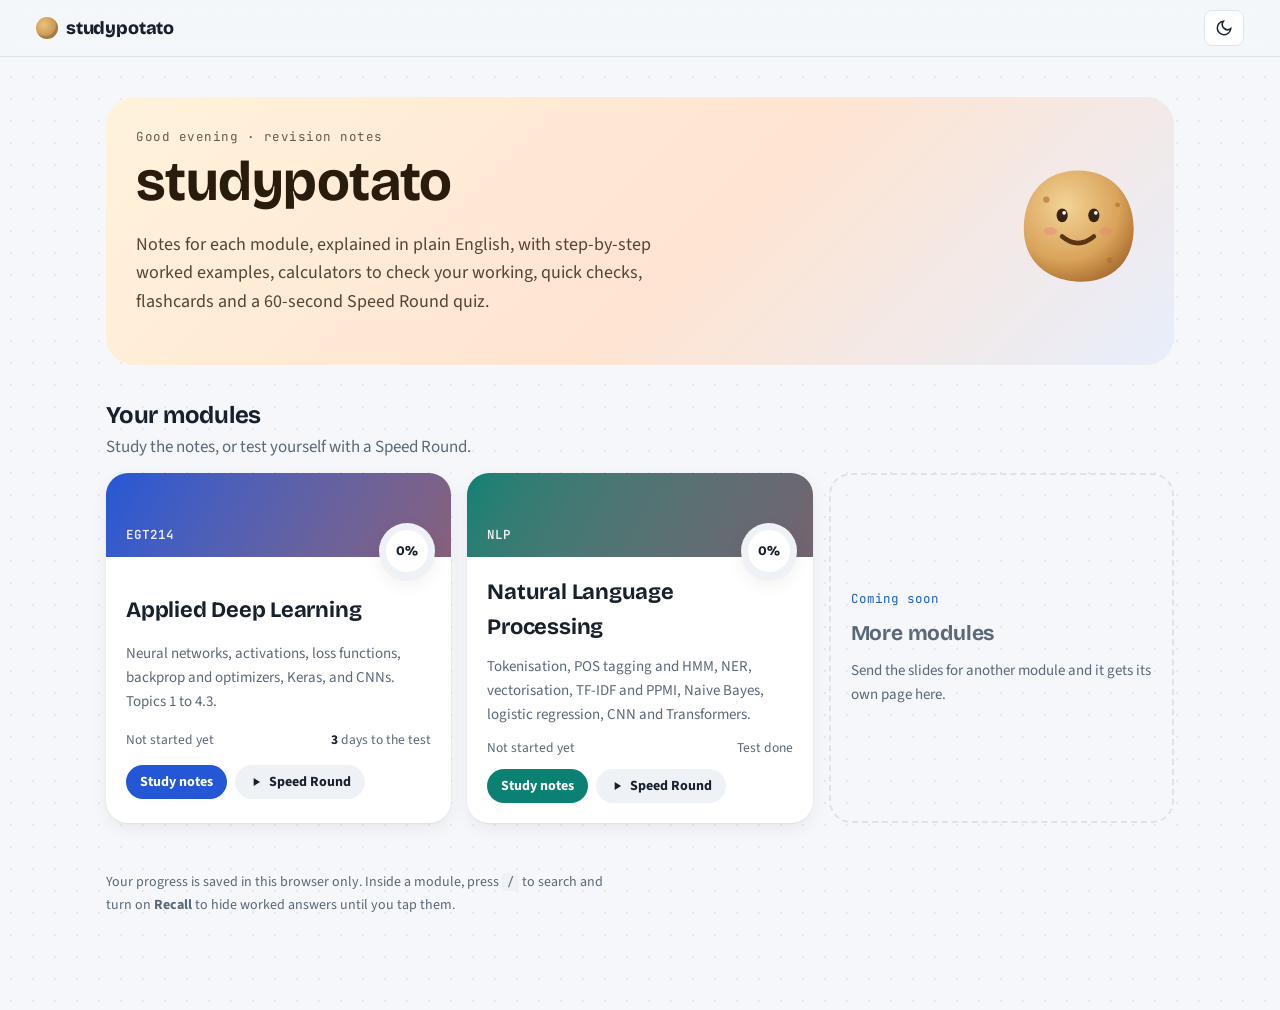
==== commit 835884d8: "Remove XP, levels, streaks and badges Keep the site purely for studying: drop the XP/level system, s" ====
--- a/index.html
+++ b/index.html
@@ -4,7 +4,7 @@
 <meta charset="utf-8">
 <meta name="viewport" content="width=device-width, initial-scale=1, viewport-fit=cover">
 <title>studypotato</title>
-<meta name="description" content="Interactive revision notes with quizzes, calculators, flashcards, XP and streaks.">
+<meta name="description" content="Interactive revision notes with worked examples, calculators, quizzes and flashcards.">
 <link rel="icon" href="assets/favicon.svg" type="image/svg+xml">
 <link rel="preconnect" href="https://fonts.googleapis.com"><link rel="preconnect" href="https://fonts.gstatic.com" crossorigin>
 <link rel="stylesheet" href="https://fonts.googleapis.com/css2?family=Bricolage+Grotesque:opsz,wght@12..96,600..800&family=Manrope:wght@600;700;800&family=Source+Sans+3:ital,wght@0,400;0,600;0,700;1,400&family=JetBrains+Mono:wght@400;600&display=swap">
@@ -19,68 +19,43 @@
 <div class="home gutter">
   <header class="hero">
     <div>
-      <div class="eyebrow" id="greet">Hello</div>
-      <h1 id="rank">studypotato</h1>
-      <p id="pitch">Learn a topic, test yourself, earn XP and level up your potato. Keep your streak alive by studying a little every day.</p>
+      <div class="eyebrow" id="greet">Revision notes</div>
+      <h1>studypotato</h1>
+      <p>Notes for each module, explained in plain English, with step-by-step worked examples, calculators to check your working, quick checks, flashcards and a 60-second Speed Round quiz.</p>
     </div>
     <div id="heroPotato"></div>
   </header>
 
-  <div class="statrow" id="stats"></div>
   <div id="cont"></div>
 
   <h2 class="sec">Your modules</h2>
-  <p class="sub">Study the notes, or jump straight into a 60-second Speed Round.</p>
+  <p class="sub">Study the notes, or test yourself with a Speed Round.</p>
   <div class="cards" id="cards"></div>
 
-  <h2 class="sec">Trophy case</h2>
-  <p class="sub" id="bcount"></p>
-  <div class="badges" id="badges"></div>
-
-  <p class="foot">Your XP, streak and progress are saved in this browser only. Inside a module, press <code>/</code> to search and turn on <b>Recall</b> to hide worked answers until you tap them.</p>
+  <p class="foot">Your progress is saved in this browser only. Inside a module, press <code>/</code> to search and turn on <b>Recall</b> to hide worked answers until you tap them.</p>
 </div>
 <script src="assets/modules.js"></script>
 <script src="assets/site.js"></script>
-<script src="assets/game.js"></script>
+<script src="assets/study.js"></script>
 <script>
 (function () {
-  var S = window.SP.store, P = window.SPG, $ = function (s) { return document.querySelector(s); };
-  function render() {
-    var G = P.get(), lv = P.levelOf(G.xp), L = P.LEVELS;
-    var h = new Date().getHours();
-    $("#greet").textContent = (h < 12 ? "Good morning" : h < 18 ? "Good afternoon" : "Good evening") + " · Level " + (lv + 1);
-    $("#rank").textContent = G.xp ? L[lv][1] : "Welcome to studypotato";
-    $("#heroPotato").innerHTML = P.potato(lv >= 4 ? "cool" : "happy", 132);
-    var cur = L[lv][0], nxt = L[lv + 1], pct = nxt ? Math.round(100 * (G.xp - cur) / (nxt[0] - cur)) : 100;
-    var d = new Date(), key = d.getFullYear() + "-" + String(d.getMonth() + 1).padStart(2, "0") + "-" + String(d.getDate()).padStart(2, "0");
-    var td = G.days[key] || 0, gp = Math.min(100, Math.round(100 * td / P.DAILY_GOAL));
-    var alive = G.lastDay && (new Date(key + "T12:00:00") - new Date(G.lastDay + "T12:00:00")) / 864e5 <= 1;
-    var streak = alive ? G.streak : 0;
-    $("#stats").innerHTML =
-      '<button class="stat" type="button" data-p><span class="ring" style="--p:' + pct + '"></span><span><b>' + G.xp + ' XP</b><small>' + (nxt ? (nxt[0] - G.xp) + " to " + nxt[1] : "Max level") + "</small></span></button>" +
-      '<button class="stat" type="button" data-p><span class="ic" style="background:var(--hot-soft);color:' + (streak ? "var(--hot)" : "var(--muted)") + '">' + P.FLAME + "</span><span><b>" + streak + " day" + (streak === 1 ? "" : "s") + "</b><small>" + (streak ? "streak, keep it going" : "start a streak today") + "</small></span></button>" +
-      '<button class="stat" type="button" data-p><span class="ring" style="--p:' + gp + '"></span><span><b>' + td + " / " + P.DAILY_GOAL + "</b><small>" + (gp >= 100 ? "daily goal done!" : "XP toward today's goal") + "</small></span></button>";
-    document.querySelectorAll("[data-p]").forEach(function (b) { b.addEventListener("click", P.openProfile); });
+  var S = window.SP.store, $ = function (s) { return document.querySelector(s); };
+  var h = new Date().getHours();
+  $("#greet").textContent = (h < 12 ? "Good morning" : h < 18 ? "Good afternoon" : "Good evening") + " · revision notes";
+  $("#heroPotato").innerHTML = window.SPS.potato("happy", 132);
 
-    var last = S.get("sp:last", null), mods = window.MODULES || [];
-    var lm = last && mods.find(function (m) { return m.slug === last.mod; });
-    $("#cont").innerHTML = lm ? '<a class="continue" href="modules/' + lm.slug + '/#' + last.id + '"><span><small>Continue where you left off</small><b>' + last.title + "</b><small>" + lm.title + '</small></span><span class="go"><svg viewBox="0 0 24 24" fill="currentColor"><path d="M8 5v14l11-7z"/></svg></span></a>' : "";
+  var last = S.get("sp:last", null), mods = window.MODULES || [];
+  var lm = last && mods.find(function (m) { return m.slug === last.mod; });
+  $("#cont").innerHTML = lm ? '<a class="continue" href="modules/' + lm.slug + '/#' + last.id + '"><span><small>Continue where you left off</small><b>' + last.title + "</b><small>" + lm.title + '</small></span><span class="go"><svg viewBox="0 0 24 24" fill="currentColor"><path d="M8 5v14l11-7z"/></svg></span></a>' : "";
 
-    $("#cards").innerHTML = mods.map(function (m) {
-      var done = (S.get("sp:" + m.slug + ":done", []) || []).length, total = S.get("sp:" + m.slug + ":total", 0) || 0;
-      var p = total ? Math.round(100 * Math.min(done, total) / total) : 0;
-      var best = (S.get("sp:speedbest", {}) || {})[m.slug] || 0;
-      var days = "";
-      if (m.exam) { var dd = Math.ceil((new Date(m.exam + "T09:00:00") - new Date()) / 864e5); days = dd < 0 ? "Exam done" : dd === 0 ? "<b>Exam today</b>" : "<b>" + dd + "</b> day" + (dd === 1 ? "" : "s") + " to the test"; }
-      return '<div class="mcard" style="--mc:' + (m.color || "var(--accent)") + ";--mh:" + (m.hot || "var(--hot)") + '"><div class="band"><span class="code">' + m.code + '</span><span class="ring" style="--p:' + p + '"><i>' + p + '%</i></span></div><div class="inner"><h3>' + m.title + "</h3><p>" + m.desc + '</p><div class="meta"><span>' + (total ? "<b>" + Math.min(done, total) + "/" + total + "</b> topics revised" : "Not started yet") + (best ? " · best Speed Round <b>" + best + "</b>" : "") + "</span><span>" + days + '</span></div><div class="acts"><a class="pri-l" href="modules/' + m.slug + '/"><span class="pri">Study notes</span></a><a href="modules/' + m.slug + '/#play"><span><svg viewBox="0 0 24 24" fill="currentColor"><path d="M8 5v14l11-7z"/></svg>Speed Round</span></a></div></div></div>';
-    }).join("") + '<div class="mcard soon"><span class="code">Coming soon</span><h3>More modules</h3><p>Send the slides for another module and it gets its own page here.</p></div>';
-
-    var got = Object.keys(G.badges).length;
-    $("#bcount").textContent = got + " of " + P.BADGES.length + " badges unlocked. Earn more by answering questions, revising topics and keeping your streak.";
-    $("#badges").innerHTML = P.BADGES.map(function (b) { return '<div class="bdg' + (G.badges[b[0]] ? " got" : "") + '" title="' + b[2] + '"><span class="bi">' + P.BADGE_ICON + "</span><b>" + b[1] + "</b><small>" + b[2] + "</small></div>"; }).join("");
-  }
-  render();
-  setTimeout(render, 1300);
+  $("#cards").innerHTML = mods.map(function (m) {
+    var done = (S.get("sp:" + m.slug + ":done", []) || []).length, total = S.get("sp:" + m.slug + ":total", 0) || 0;
+    var p = total ? Math.round(100 * Math.min(done, total) / total) : 0;
+    var best = (S.get("sp:speedbest", {}) || {})[m.slug] || 0;
+    var days = "";
+    if (m.exam) { var dd = Math.ceil((new Date(m.exam + "T09:00:00") - new Date()) / 864e5); days = dd < 0 ? "Test done" : dd === 0 ? "<b>Test today</b>" : "<b>" + dd + "</b> day" + (dd === 1 ? "" : "s") + " to the test"; }
+    return '<div class="mcard" style="--mc:' + (m.color || "var(--accent)") + ";--mh:" + (m.hot || "var(--hot)") + '"><div class="band"><span class="code">' + m.code + '</span><span class="ring" style="--p:' + p + '"><i>' + p + '%</i></span></div><div class="inner"><h3>' + m.title + "</h3><p>" + m.desc + '</p><div class="meta"><span>' + (total ? "<b>" + Math.min(done, total) + "/" + total + "</b> topics revised" : "Not started yet") + (best ? " · best Speed Round <b>" + best + "</b>" : "") + "</span><span>" + days + '</span></div><div class="acts"><a href="modules/' + m.slug + '/"><span class="pri">Study notes</span></a><a href="modules/' + m.slug + '/#play"><span><svg viewBox="0 0 24 24" fill="currentColor"><path d="M8 5v14l11-7z"/></svg>Speed Round</span></a></div></div></div>';
+  }).join("") + '<div class="mcard soon"><span class="code">Coming soon</span><h3>More modules</h3><p>Send the slides for another module and it gets its own page here.</p></div>';
 })();
 </script>
 </body>
--- a/assets/style.css
+++ b/assets/style.css
@@ -311,16 +311,6 @@
 
 /* top bar + HUD */
 .topbar{background:color-mix(in srgb,var(--bg) 82%,transparent)}
-.hud{display:inline-flex;align-items:center;gap:8px;height:36px;padding:0 10px;border:1px solid var(--line);border-radius:999px;background:var(--surface);cursor:pointer;font-size:13.5px;font-weight:700;white-space:nowrap}
-.hud:hover{border-color:var(--accent)}
-.hud .lv{font-family:var(--f-display);color:var(--accent)}
-.hud .xpbar{width:54px;height:6px;border-radius:3px;background:var(--surface-2);overflow:hidden}
-.hud .xpbar span{display:block;height:100%;background:linear-gradient(90deg,var(--accent),var(--hot));border-radius:3px;transition:width .5s}
-.hud .streak{display:inline-flex;align-items:center;gap:2px;color:var(--muted)}
-.hud .streak svg{width:15px;height:15px}
-.hud .streak.on{color:var(--hot)}
-@media (max-width:700px){.hud .xpbar{display:none}.hud{padding:0 8px;gap:6px}}
-
 /* rail */
 nav.rail a.active{background:var(--accent);color:var(--accent-fg)}
 nav.rail a.active .t{color:inherit;opacity:.8}
@@ -400,13 +390,8 @@
 /* toasts */
 .toasts{position:fixed;left:50%;bottom:calc(18px + env(safe-area-inset-bottom,0px));transform:translateX(-50%);z-index:60;display:grid;gap:8px;justify-items:center;pointer-events:none;width:min(420px,calc(100vw - 32px))}
 .toast{display:flex;align-items:center;gap:10px;background:var(--fg);color:var(--bg);border-radius:999px;padding:9px 16px;font-size:14.5px;box-shadow:0 10px 30px rgba(0,0,0,.25);animation:tin .3s cubic-bezier(.2,1.4,.4,1)}
-.toast .xp{color:var(--gold)}
 .toast.big{border-radius:18px;padding:12px 16px;line-height:1.35}
 .toast .potato{flex:none}
-.toast .ti{display:inline-flex;width:30px;height:30px;border-radius:10px;align-items:center;justify-content:center;flex:none}
-.toast .ti svg{width:18px;height:18px}
-.toast .ti.flame{background:var(--hot);color:#fff}
-.toast .ti.badge{background:var(--gold);color:#3a2a08}
 .toast.out{opacity:0;transform:translateY(8px);transition:.3s}
 @keyframes tin{from{opacity:0;transform:translateY(16px) scale(.9)}}
 canvas.confetti{position:fixed;inset:0;width:100vw;height:100vh;pointer-events:none;z-index:70}
@@ -421,35 +406,6 @@
 .sb h2{font-family:var(--f-display);margin:6px 0}
 .sb h3{font-family:var(--f-display);margin:22px 0 10px;display:flex;gap:8px;align-items:baseline}
 .sb h3 small{color:var(--muted);font-weight:600;font-size:13px}
-
-/* profile */
-.prof-top{display:flex;gap:16px;align-items:center}
-.prof-top > div{flex:1;min-width:0}
-.pname{font-size:28px}
-.xpline{height:10px;border-radius:5px;background:var(--surface-2);overflow:hidden;margin:8px 0 4px}
-.xpline span{display:block;height:100%;background:linear-gradient(90deg,var(--accent),var(--hot))}
-.pstats{display:grid;grid-template-columns:repeat(4,minmax(0,1fr));gap:8px;margin:18px 0}
-.pstats > div{background:var(--surface);border-radius:14px;padding:12px 8px;text-align:center;box-shadow:var(--shadow);display:grid;gap:2px}
-.pstats b{font-family:var(--f-display);font-size:22px;display:inline-flex;align-items:center;justify-content:center;gap:2px}
-.pstats small{color:var(--muted);font-size:12px}
-.flamebig svg{width:20px;height:20px;color:var(--muted)}
-.flamebig.on svg{color:var(--hot)}
-@media (max-width:480px){.pstats{grid-template-columns:repeat(2,minmax(0,1fr))}}
-.week{display:grid;grid-template-columns:repeat(7,1fr);gap:8px;align-items:end}
-.week > div{display:grid;justify-items:center;gap:4px}
-.week .col{width:100%;max-width:34px;height:64px;border-radius:8px;background:var(--surface-2);display:flex;align-items:flex-end;overflow:hidden}
-.week .col span{width:100%;background:var(--accent);border-radius:8px 8px 0 0;min-height:0}
-.week .col span.hit{background:linear-gradient(0deg,var(--ok),var(--gold))}
-.week small{color:var(--muted);font-size:12px}
-.badges{display:grid;grid-template-columns:repeat(auto-fill,minmax(min(100%,170px),1fr));gap:8px}
-.bdg{display:grid;grid-template-columns:auto 1fr;gap:0 10px;align-items:center;background:var(--surface);border-radius:14px;padding:10px 12px;opacity:.5;filter:grayscale(1)}
-.bdg .bi{grid-row:span 2;width:34px;height:34px;border-radius:10px;display:flex;align-items:center;justify-content:center;background:var(--surface-2)}
-.bdg .bi svg{width:20px;height:20px}
-.bdg b{font-size:14px;line-height:1.2}
-.bdg small{color:var(--muted);font-size:12px;line-height:1.3}
-.bdg.got{opacity:1;filter:none;box-shadow:var(--shadow)}
-.bdg.got .bi{background:linear-gradient(135deg,var(--gold),var(--hot));color:#fff}
-.earn{display:grid;gap:4px;padding-left:18px;font-size:15px}
 
 /* speed round */
 .speed .sheet{width:min(680px,100%)}
@@ -518,7 +474,6 @@
 .mcard .acts span svg{width:14px;height:14px}
 .mcard .meta{font-size:13.5px}
 .mcard.soon{padding:20px;display:grid;gap:8px;background:transparent;box-shadow:none;border:2px dashed var(--line)}
-.home .badges{margin-top:12px}
 .mcard .acts a{text-decoration:none;color:inherit}
 .mcard .acts a:hover span{filter:brightness(1.08);transform:translateY(-1px)}
 .mcard .acts span{transition:transform .12s}
@@ -529,3 +484,8 @@
 .home .cards{margin-top:12px}
 .btn.playbtn,.btn.playbtn:hover{color:#fff}
 a.iconbtn{text-decoration:none;color:var(--fg)}
+.pstats{display:grid;grid-template-columns:repeat(4,minmax(0,1fr));gap:8px;margin:18px 0}
+.pstats > div{background:var(--surface);border-radius:14px;padding:12px 8px;text-align:center;box-shadow:var(--shadow);display:grid;gap:2px}
+.pstats b{font-family:var(--f-display);font-size:22px}
+.pstats small{color:var(--muted);font-size:12px}
+@media (max-width:480px){.pstats{grid-template-columns:repeat(2,minmax(0,1fr))}}
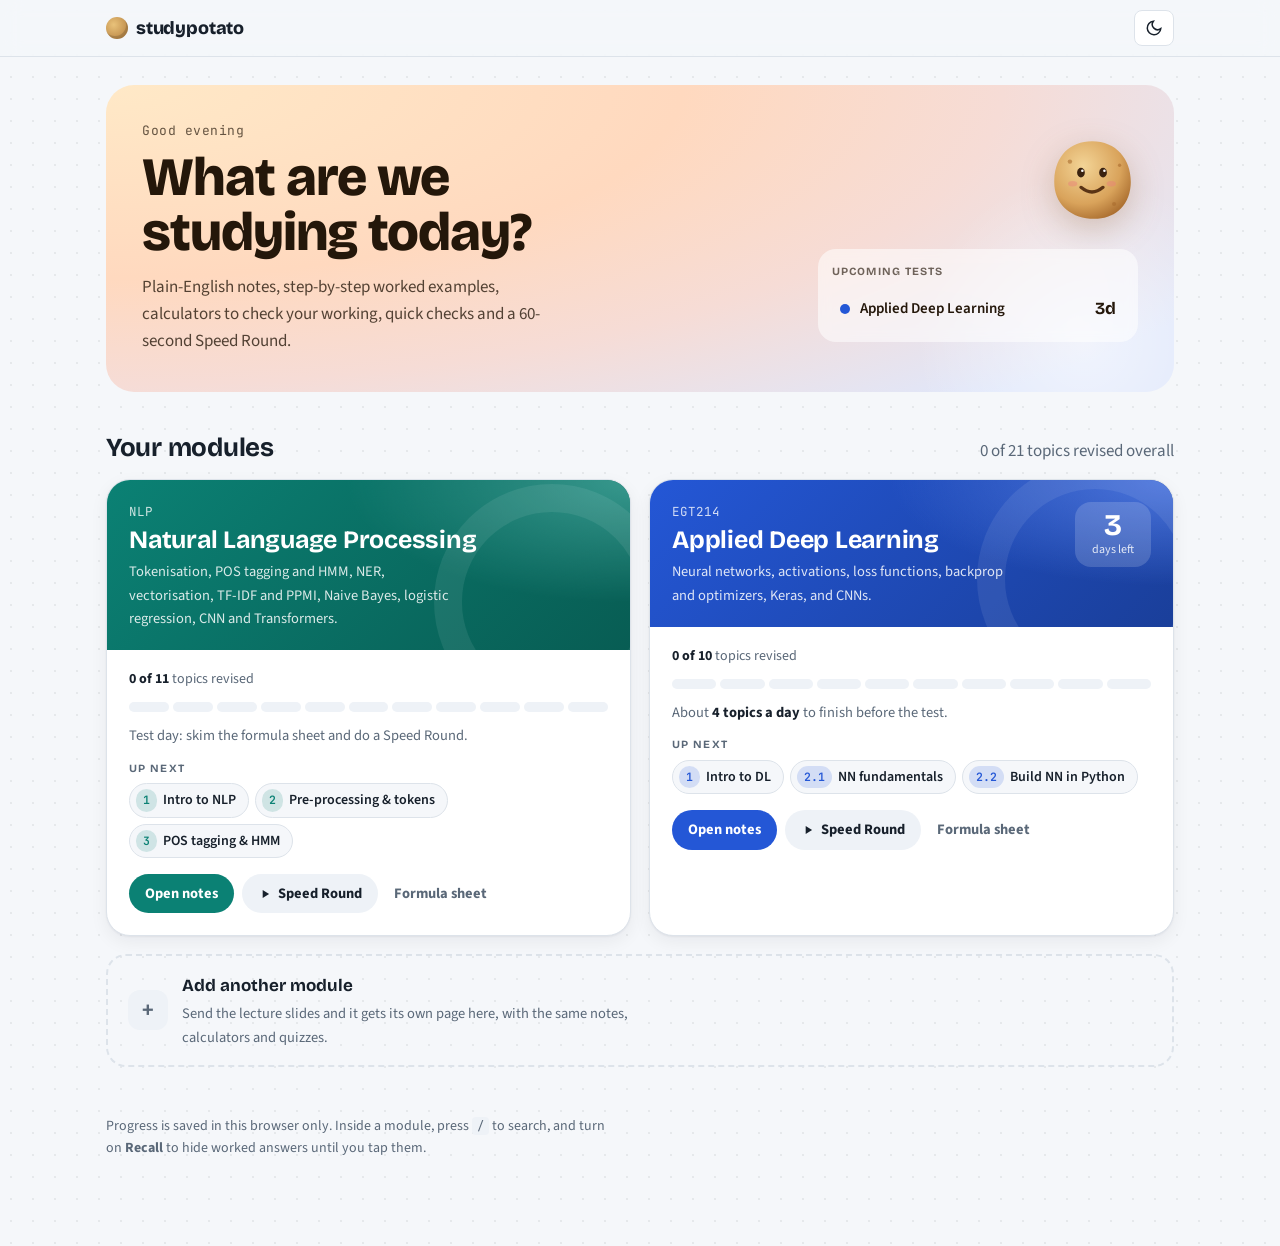
==== commit ef11332b: "Redesign the home page around what to study next Hero lists upcoming tests; the continue link no lon" ====
--- a/index.html
+++ b/index.html
@@ -10,29 +10,36 @@
 <link rel="stylesheet" href="https://fonts.googleapis.com/css2?family=Bricolage+Grotesque:opsz,wght@12..96,600..800&family=Manrope:wght@600;700;800&family=Source+Sans+3:ital,wght@0,400;0,600;0,700;1,400&family=JetBrains+Mono:wght@400;600&display=swap">
 <link rel="stylesheet" href="assets/style.css">
 </head>
-<body>
+<body class="homepage">
 <div class="topbar"><div class="topbar-in gutter">
   <a class="brand" href="./"><span class="dot"></span><span>studypotato</span></a>
   <span class="spacer"></span>
   <button class="iconbtn" id="themeBtn" type="button" aria-label="Theme"><svg viewBox="0 0 24 24" fill="none" stroke="currentColor" stroke-width="2"><path d="M21 12.8A9 9 0 1 1 11.2 3a7 7 0 0 0 9.8 9.8z"/></svg></button>
 </div></div>
 <div class="home gutter">
-  <header class="hero">
-    <div>
-      <div class="eyebrow" id="greet">Revision notes</div>
-      <h1>studypotato</h1>
-      <p>Notes for each module, explained in plain English, with step-by-step worked examples, calculators to check your working, quick checks, flashcards and a 60-second Speed Round quiz.</p>
+  <header class="hero2">
+    <div class="h-text">
+      <div class="h-eyebrow" id="greet">Revision notes</div>
+      <h1>What are we<br>studying today?</h1>
+      <p>Plain-English notes, step-by-step worked examples, calculators to check your working, quick checks and a 60-second Speed Round.</p>
     </div>
-    <div id="heroPotato"></div>
+    <div class="h-side">
+      <div id="heroPotato" class="h-potato"></div>
+      <div class="h-tests" id="tests"></div>
+    </div>
   </header>
 
   <div id="cont"></div>
 
-  <h2 class="sec">Your modules</h2>
-  <p class="sub">Study the notes, or test yourself with a Speed Round.</p>
-  <div class="cards" id="cards"></div>
+  <div class="sechead"><h2>Your modules</h2><span class="sub" id="modsub"></span></div>
+  <div class="mods" id="mods"></div>
 
-  <p class="foot">Your progress is saved in this browser only. Inside a module, press <code>/</code> to search and turn on <b>Recall</b> to hide worked answers until you tap them.</p>
+  <div class="addmod">
+    <span class="plus">+</span>
+    <div><b>Add another module</b><p>Send the lecture slides and it gets its own page here, with the same notes, calculators and quizzes.</p></div>
+  </div>
+
+  <p class="foot">Progress is saved in this browser only. Inside a module, press <code>/</code> to search, and turn on <b>Recall</b> to hide worked answers until you tap them.</p>
 </div>
 <script src="assets/modules.js"></script>
 <script src="assets/site.js"></script>
@@ -40,22 +47,49 @@
 <script>
 (function () {
   var S = window.SP.store, $ = function (s) { return document.querySelector(s); };
+  var esc = function (s) { return String(s).replace(/&/g, "&amp;").replace(/</g, "&lt;"); };
   var h = new Date().getHours();
-  $("#greet").textContent = (h < 12 ? "Good morning" : h < 18 ? "Good afternoon" : "Good evening") + " · revision notes";
-  $("#heroPotato").innerHTML = window.SPS.potato("happy", 132);
+  $("#greet").textContent = h < 12 ? "Good morning" : h < 18 ? "Good afternoon" : "Good evening";
+  $("#heroPotato").innerHTML = window.SPS.potato("happy", 92);
 
-  var last = S.get("sp:last", null), mods = window.MODULES || [];
+  var daysTo = function (d) { return d ? Math.ceil((new Date(d + "T09:00:00") - new Date()) / 864e5) : null; };
+  var mods = (window.MODULES || []).slice().sort(function (a, b) { return (daysTo(a.exam) ?? 999) - (daysTo(b.exam) ?? 999); });
+
+  // upcoming tests in the hero
+  $("#tests").innerHTML = '<span class="h-lab">Upcoming tests</span>' + mods.filter(function (m) { var d = daysTo(m.exam); return d !== null && d >= 0; }).map(function (m) {
+    var d = daysTo(m.exam);
+    return '<a class="h-test" href="modules/' + m.slug + '/" style="--mc:' + m.color + '"><span class="dot"></span><span class="nm">' + esc(m.title) + '</span><b>' + (d === 0 ? "today" : d + "d") + "</b></a>";
+  }).join("");
+
+  // continue
+  var last = S.get("sp:last", null);
   var lm = last && mods.find(function (m) { return m.slug === last.mod; });
-  $("#cont").innerHTML = lm ? '<a class="continue" href="modules/' + lm.slug + '/#' + last.id + '"><span><small>Continue where you left off</small><b>' + last.title + "</b><small>" + lm.title + '</small></span><span class="go"><svg viewBox="0 0 24 24" fill="currentColor"><path d="M8 5v14l11-7z"/></svg></span></a>' : "";
+  $("#cont").innerHTML = lm ? '<a class="continue2" href="modules/' + lm.slug + '/#' + last.id + '" style="--mc:' + lm.color + '"><span class="ic"><svg viewBox="0 0 24 24" fill="currentColor"><path d="M8 5v14l11-7z"/></svg></span><span class="tx"><small>Continue where you left off</small><b>' + esc(last.title) + "</b></span><span class=\"md\">" + esc(lm.title) + "</span></a>" : "";
 
-  $("#cards").innerHTML = mods.map(function (m) {
-    var done = (S.get("sp:" + m.slug + ":done", []) || []).length, total = S.get("sp:" + m.slug + ":total", 0) || 0;
-    var p = total ? Math.round(100 * Math.min(done, total) / total) : 0;
-    var best = (S.get("sp:speedbest", {}) || {})[m.slug] || 0;
-    var days = "";
-    if (m.exam) { var dd = Math.ceil((new Date(m.exam + "T09:00:00") - new Date()) / 864e5); days = dd < 0 ? "Test done" : dd === 0 ? "<b>Test today</b>" : "<b>" + dd + "</b> day" + (dd === 1 ? "" : "s") + " to the test"; }
-    return '<div class="mcard" style="--mc:' + (m.color || "var(--accent)") + ";--mh:" + (m.hot || "var(--hot)") + '"><div class="band"><span class="code">' + m.code + '</span><span class="ring" style="--p:' + p + '"><i>' + p + '%</i></span></div><div class="inner"><h3>' + m.title + "</h3><p>" + m.desc + '</p><div class="meta"><span>' + (total ? "<b>" + Math.min(done, total) + "/" + total + "</b> topics revised" : "Not started yet") + (best ? " · best Speed Round <b>" + best + "</b>" : "") + "</span><span>" + days + '</span></div><div class="acts"><a href="modules/' + m.slug + '/"><span class="pri">Study notes</span></a><a href="modules/' + m.slug + '/#play"><span><svg viewBox="0 0 24 24" fill="currentColor"><path d="M8 5v14l11-7z"/></svg>Speed Round</span></a></div></div></div>';
-  }).join("") + '<div class="mcard soon"><span class="code">Coming soon</span><h3>More modules</h3><p>Send the slides for another module and it gets its own page here.</p></div>';
+  var allDone = 0, allTotal = 0;
+  $("#mods").innerHTML = mods.map(function (m) {
+    var done = S.get("sp:" + m.slug + ":done", []) || [], T = m.topics || [];
+    var n = T.filter(function (t) { return done.indexOf(t[0]) >= 0; }).length;
+    allDone += n; allTotal += T.length;
+    var left = T.filter(function (t) { return done.indexOf(t[0]) < 0; });
+    var d = daysTo(m.exam), best = (S.get("sp:speedbest", {}) || {})[m.slug] || 0;
+    var pace;
+    if (!left.length) pace = "All topics revised. Keep practising with the Speed Round.";
+    else if (d === null) pace = left.length + " topics to go.";
+    else if (d <= 0) pace = "Test day: skim the formula sheet and do a Speed Round.";
+    else if (left.length >= d) pace = "About <b>" + Math.ceil(left.length / d) + " topic" + (Math.ceil(left.length / d) > 1 ? "s" : "") + " a day</b> to finish before the test.";
+    else { var every = Math.floor(d / left.length); pace = every <= 1 ? "About <b>1 topic a day</b> to finish before the test." : "About <b>1 topic every " + every + " days</b> to finish before the test."; }
+    var segs = T.map(function (t) { var on = done.indexOf(t[0]) >= 0; return '<a href="modules/' + m.slug + "/#" + t[0] + '" class="seg' + (on ? " on" : "") + '" title="' + t[1] + " " + esc(t[2]) + (on ? " (revised)" : "") + '"></a>'; }).join("");
+    var next = left.slice(0, 3).map(function (t) { return '<a class="nx" href="modules/' + m.slug + "/#" + t[0] + '"><span class="n">' + t[1] + "</span>" + esc(t[2]) + "</a>"; }).join("");
+    return '<article class="mod" style="--mc:' + m.color + '">' +
+      '<a class="mtop" href="modules/' + m.slug + '/"><span class="mt"><span class="code">' + esc(m.code) + "</span><h3>" + esc(m.title) + "</h3><p>" + esc(m.desc) + "</p></span>" +
+      (d !== null && d >= 0 ? '<span class="cd"><b>' + d + "</b><small>day" + (d === 1 ? "" : "s") + " left</small></span>" : "") + "</a>" +
+      '<div class="mbody"><div class="prog"><span><b>' + n + " of " + T.length + "</b> topics revised</span>" + (best ? "<span>Best Speed Round <b>" + best + "</b></span>" : "") + '</div><div class="segs">' + segs + "</div>" +
+      '<p class="pace">' + pace + "</p>" +
+      (next ? '<div class="nexts"><span class="lab">Up next</span>' + next + "</div>" : "") +
+      '<div class="acts2"><a class="b1" href="modules/' + m.slug + '/">Open notes</a><a class="b2" href="modules/' + m.slug + '/#play"><svg viewBox="0 0 24 24" fill="currentColor"><path d="M8 5v14l11-7z"/></svg>Speed Round</a><a class="b3" href="modules/' + m.slug + '/#cheat">Formula sheet</a></div></div></article>';
+  }).join("");
+  $("#modsub").textContent = allTotal ? allDone + " of " + allTotal + " topics revised overall" : "";
 })();
 </script>
 </body>
--- a/assets/style.css
+++ b/assets/style.css
@@ -489,3 +489,86 @@
 .pstats b{font-family:var(--f-display);font-size:22px}
 .pstats small{color:var(--muted);font-size:12px}
 @media (max-width:480px){.pstats{grid-template-columns:repeat(2,minmax(0,1fr))}}
+
+/* ---------- home v3 ---------- */
+.homepage .topbar-in{max-width:1100px}
+.homepage .home{padding-block:28px 72px}
+.hero2{position:relative;overflow:hidden;display:grid;grid-template-columns:minmax(0,1fr) minmax(0,320px);gap:28px;align-items:center;
+  padding:36px;border-radius:28px;color:#24170a;
+  background:radial-gradient(120% 140% at 0% 0%,#ffe9c7 0%,#ffd9bf 45%,#f6dcd6 70%,#dfe7fb 100%)}
+.hero2::before{content:"";position:absolute;inset:auto -80px -120px auto;width:340px;height:340px;border-radius:50%;background:radial-gradient(circle,rgba(255,255,255,.55),transparent 70%);pointer-events:none}
+.hero2 > *{position:relative}
+.h-eyebrow{font-family:var(--f-mono);font-size:13px;letter-spacing:.04em;opacity:.7}
+.hero2 h1{font-family:var(--f-display);font-weight:800;font-size:clamp(32px,5.4vw,54px);line-height:1.02;margin:8px 0 14px;letter-spacing:-.02em}
+.hero2 p{margin:0;opacity:.78;font-size:17px;max-width:52ch}
+.h-side{display:grid;gap:14px;justify-items:end}
+.h-potato .potato{animation:bob 4s ease-in-out infinite;filter:drop-shadow(0 10px 16px rgba(120,70,20,.25))}
+.h-tests{display:grid;gap:8px;width:100%;background:rgba(255,255,255,.55);backdrop-filter:blur(6px);-webkit-backdrop-filter:blur(6px);border-radius:18px;padding:14px}
+.h-lab{font-family:var(--f-display);font-size:11px;letter-spacing:.1em;text-transform:uppercase;font-weight:700;opacity:.65}
+.h-test{display:flex;align-items:center;gap:10px;text-decoration:none;color:inherit;font-weight:600;font-size:15px;padding:6px 8px;border-radius:10px}
+.h-test:hover{background:rgba(255,255,255,.6)}
+.h-test .dot{width:10px;height:10px;border-radius:50%;background:var(--mc);flex:none}
+.h-test .nm{flex:1;min-width:0;overflow:hidden;text-overflow:ellipsis;white-space:nowrap}
+.h-test b{font-family:var(--f-display);font-size:17px}
+@media (prefers-color-scheme: dark){:root:not([data-theme="light"]) .hero2{color:#f6ead9;background:radial-gradient(120% 140% at 0% 0%,#3b2a14 0%,#2c1d1a 45%,#1d1f2e 75%,#141b2c 100%)}
+  :root:not([data-theme="light"]) .hero2::before{background:radial-gradient(circle,rgba(242,198,107,.14),transparent 70%)}
+  :root:not([data-theme="light"]) .h-tests{background:rgba(255,255,255,.06)}
+  :root:not([data-theme="light"]) .h-test:hover{background:rgba(255,255,255,.08)}}
+:root[data-theme="dark"] .hero2{color:#f6ead9;background:radial-gradient(120% 140% at 0% 0%,#3b2a14 0%,#2c1d1a 45%,#1d1f2e 75%,#141b2c 100%)}
+:root[data-theme="dark"] .hero2::before{background:radial-gradient(circle,rgba(242,198,107,.14),transparent 70%)}
+:root[data-theme="dark"] .h-tests{background:rgba(255,255,255,.06)}
+:root[data-theme="dark"] .h-test:hover{background:rgba(255,255,255,.08)}
+@media (max-width:760px){.hero2{grid-template-columns:1fr;padding:24px 20px}.h-side{justify-items:stretch}.hero2 > .h-side{position:static}.h-potato{position:absolute;right:16px;top:18px}.h-potato .potato{width:64px;height:64px}.hero2 h1{margin-right:56px}}
+
+.continue2{display:flex;align-items:center;gap:14px;margin-top:16px;padding:14px 18px;border-radius:18px;background:var(--surface);color:var(--fg);text-decoration:none;box-shadow:var(--shadow);border:1px solid var(--line);transition:border-color .15s,transform .15s}
+.continue2:hover{border-color:var(--mc);transform:translateY(-1px)}
+.continue2 .ic{width:42px;height:42px;border-radius:50%;background:var(--mc);color:#fff;display:flex;align-items:center;justify-content:center;flex:none}
+.continue2 .ic svg{width:18px;height:18px;margin-left:2px}
+.continue2 .tx{display:grid;min-width:0}
+.continue2 small{color:var(--muted);font-size:13px}
+.continue2 b{font-family:var(--f-display);font-size:18px}
+.continue2 .md{margin-left:auto;font-size:13.5px;color:var(--muted);text-align:right}
+@media (max-width:520px){.continue2 .md{display:none}}
+
+.sechead{display:flex;align-items:baseline;justify-content:space-between;gap:8px 16px;flex-wrap:wrap;margin:40px 0 14px}
+.sechead h2{font-family:var(--f-display);font-size:26px;margin:0}
+.sechead .sub{margin:0}
+.mods{display:grid;grid-template-columns:repeat(auto-fit,minmax(min(100%,440px),1fr));gap:18px}
+.mod{background:var(--surface);border-radius:24px;overflow:hidden;box-shadow:var(--shadow);border:1px solid var(--line);display:flex;flex-direction:column;min-width:0}
+.mtop{position:relative;display:flex;gap:16px;align-items:flex-start;padding:22px 22px 20px;color:#fff;text-decoration:none;overflow:hidden;
+  background:radial-gradient(90% 120% at 100% 0%,color-mix(in srgb,#fff 18%,var(--mc)) 0%,transparent 60%),linear-gradient(135deg,var(--mc),color-mix(in srgb,#000 28%,var(--mc)))}
+.mtop::after{content:"";position:absolute;right:-40px;bottom:-70px;width:180px;height:180px;border-radius:50%;border:28px solid rgba(255,255,255,.08);pointer-events:none}
+.mtop .mt{flex:1;min-width:0;display:grid;gap:4px}
+.mtop .code{font-family:var(--f-mono);font-size:12.5px;opacity:.8}
+.mtop h3{font-family:var(--f-display);font-size:clamp(21px,2.6vw,25px);margin:0;line-height:1.15}
+.mtop p{margin:2px 0 0;font-size:14.5px;opacity:.85;max-width:48ch}
+.mtop .cd{position:relative;z-index:1;display:grid;justify-items:center;background:rgba(255,255,255,.16);border-radius:16px;padding:8px 12px;min-width:76px;flex:none}
+.mtop .cd b{font-family:var(--f-display);font-size:30px;line-height:1}
+.mtop .cd small{font-size:12px;opacity:.85}
+.mbody{display:grid;gap:12px;padding:18px 22px 22px;flex:1;align-content:start}
+.prog{display:flex;justify-content:space-between;gap:8px;flex-wrap:wrap;font-size:14px;color:var(--muted)}
+.prog b{color:var(--fg)}
+.segs{display:flex;gap:4px}
+.segs .seg{flex:1;height:10px;border-radius:5px;background:var(--surface-2);transition:transform .15s,background .15s}
+.segs .seg:hover{transform:scaleY(1.5)}
+.segs .seg.on{background:var(--mc)}
+.pace{margin:0;font-size:14.5px;color:var(--muted)}
+.pace b{color:var(--fg)}
+.nexts{display:flex;flex-wrap:wrap;gap:6px;align-items:center}
+.nexts .lab{font-family:var(--f-display);font-size:11px;letter-spacing:.1em;text-transform:uppercase;color:var(--muted);font-weight:700;margin-right:4px;width:100%}
+.nx{display:inline-flex;align-items:center;gap:6px;text-decoration:none;color:var(--fg);background:var(--bg);border:1px solid var(--line);border-radius:999px;padding:5px 12px 5px 6px;font-size:14px;font-weight:600;transition:border-color .15s}
+.nx:hover{border-color:var(--mc)}
+.nx .n{font-family:var(--f-mono);font-size:11.5px;background:color-mix(in srgb,var(--mc) 16%,transparent);color:var(--mc);border-radius:999px;padding:2px 7px}
+@media (prefers-color-scheme: dark){:root:not([data-theme="light"]) .nx .n{color:color-mix(in srgb,var(--mc) 40%,#fff)}}
+:root[data-theme="dark"] .nx .n{color:color-mix(in srgb,var(--mc) 40%,#fff)}
+.acts2{display:flex;flex-wrap:wrap;gap:8px;margin-top:4px}
+.acts2 a{display:inline-flex;align-items:center;gap:6px;text-decoration:none;border-radius:999px;padding:8px 16px;font-weight:700;font-size:14.5px;transition:transform .12s,filter .12s}
+.acts2 a:hover{transform:translateY(-1px);filter:brightness(1.08)}
+.acts2 svg{width:14px;height:14px}
+.acts2 .b1{background:var(--mc);color:#fff}
+.acts2 .b2{background:var(--surface-2);color:var(--fg)}
+.acts2 .b3{color:var(--muted);padding-inline:8px}
+.addmod{display:flex;gap:14px;align-items:center;margin-top:18px;padding:16px 20px;border:2px dashed var(--line);border-radius:20px;color:var(--muted)}
+.addmod .plus{width:40px;height:40px;border-radius:12px;background:var(--surface-2);display:flex;align-items:center;justify-content:center;font-size:22px;font-weight:700;flex:none}
+.addmod b{color:var(--fg);font-family:var(--f-display)}
+.addmod p{margin:2px 0 0;font-size:14.5px}
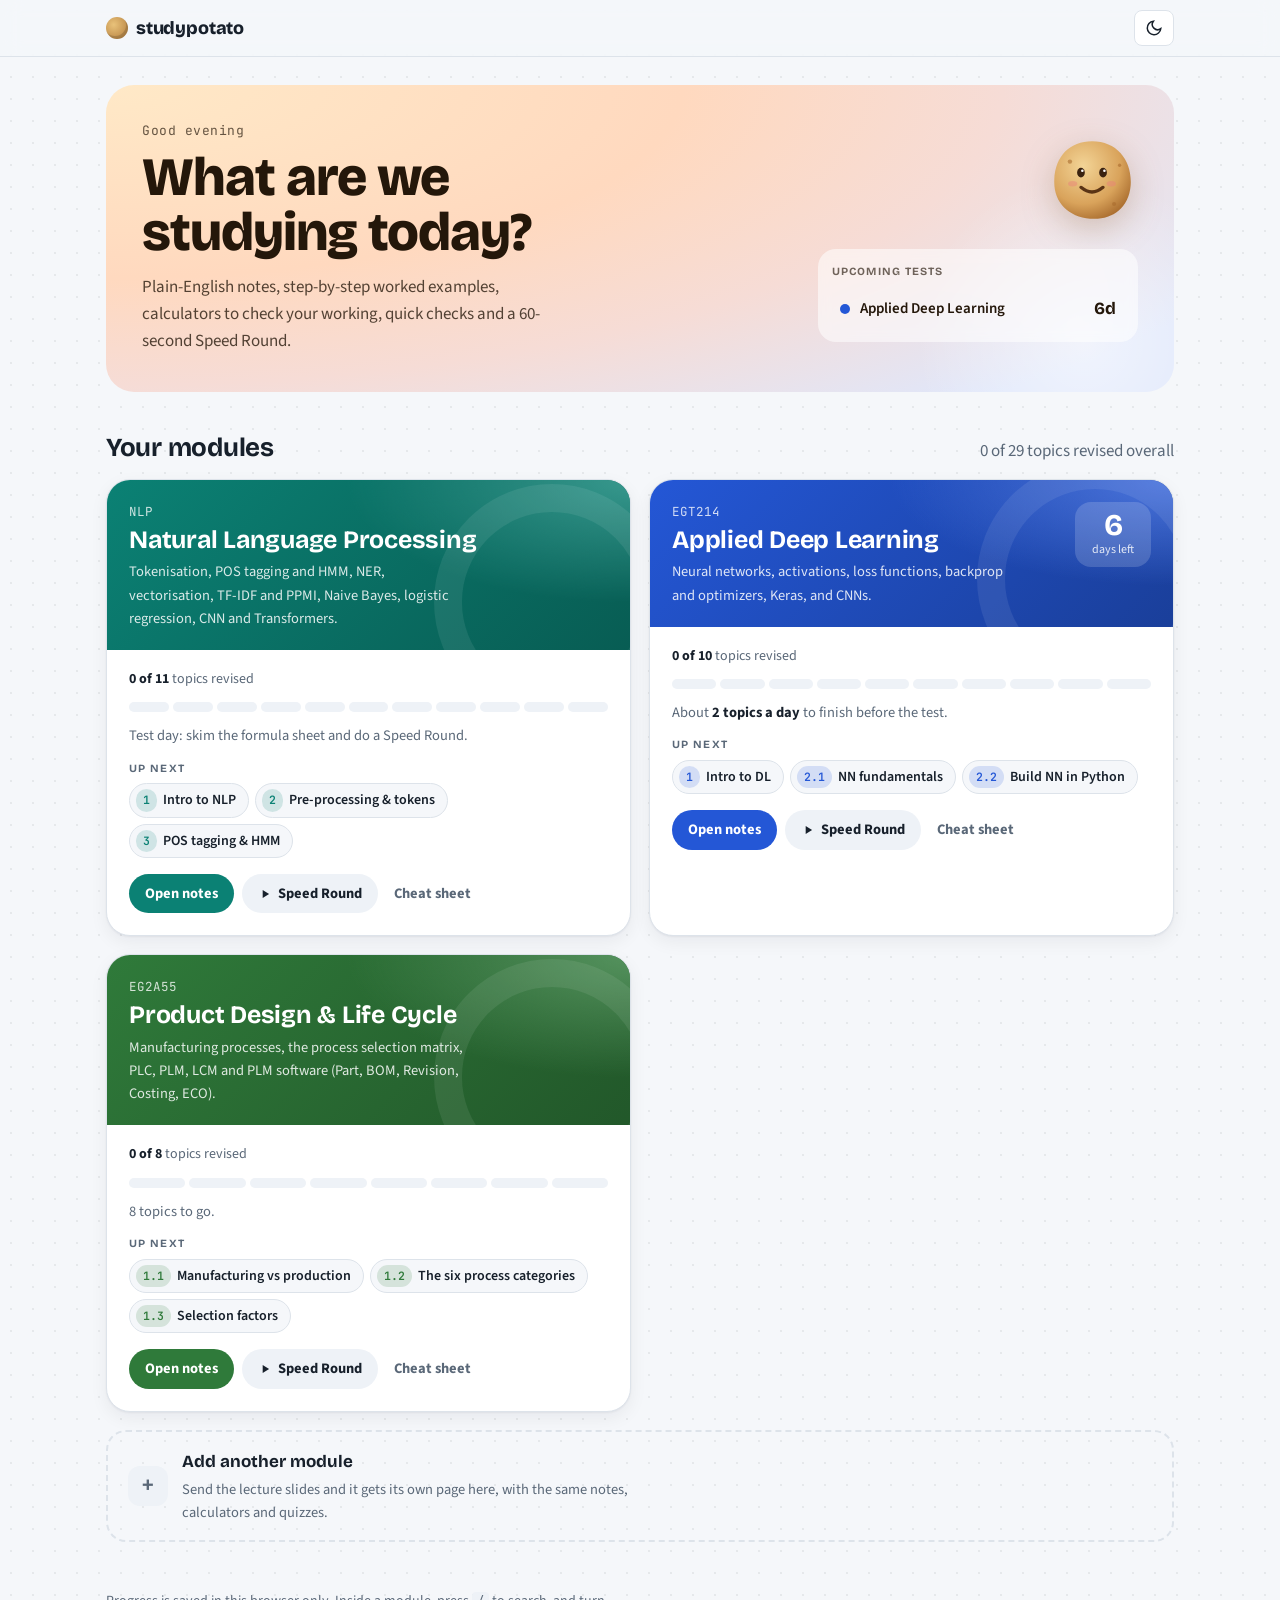
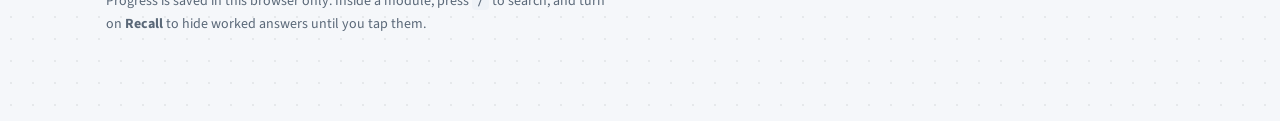
==== commit 07905f7a: "Add EG2A55 Sustainable Product Design & Life Cycle Management module Notes for Topics 1-4 (manufactu" ====
--- a/index.html
+++ b/index.html
@@ -87,7 +87,7 @@
       '<div class="mbody"><div class="prog"><span><b>' + n + " of " + T.length + "</b> topics revised</span>" + (best ? "<span>Best Speed Round <b>" + best + "</b></span>" : "") + '</div><div class="segs">' + segs + "</div>" +
       '<p class="pace">' + pace + "</p>" +
       (next ? '<div class="nexts"><span class="lab">Up next</span>' + next + "</div>" : "") +
-      '<div class="acts2"><a class="b1" href="modules/' + m.slug + '/">Open notes</a><a class="b2" href="modules/' + m.slug + '/#play"><svg viewBox="0 0 24 24" fill="currentColor"><path d="M8 5v14l11-7z"/></svg>Speed Round</a><a class="b3" href="modules/' + m.slug + '/#cheat">Formula sheet</a></div></div></article>';
+      '<div class="acts2"><a class="b1" href="modules/' + m.slug + '/">Open notes</a><a class="b2" href="modules/' + m.slug + '/#play"><svg viewBox="0 0 24 24" fill="currentColor"><path d="M8 5v14l11-7z"/></svg>Speed Round</a><a class="b3" href="modules/' + m.slug + '/#cheat">Cheat sheet</a></div></div></article>';
   }).join("");
   $("#modsub").textContent = allTotal ? allDone + " of " + allTotal + " topics revised overall" : "";
 })();
--- a/assets/style.css
+++ b/assets/style.css
@@ -572,3 +572,8 @@
 .addmod .plus{width:40px;height:40px;border-radius:12px;background:var(--surface-2);display:flex;align-items:center;justify-content:center;font-size:22px;font-weight:700;flex:none}
 .addmod b{color:var(--fg);font-family:var(--f-display)}
 .addmod p{margin:2px 0 0;font-size:14.5px}
+
+/* EG2A55 palette: sustainable green + amber */
+body[data-module="eg2a55"]{--accent:#2f7a3a;--accent-soft:#e3f1e3;--hot:#c8780a;--hot-soft:#fbefd9}
+@media (prefers-color-scheme: dark){:root:not([data-theme="light"]) body[data-module="eg2a55"]{--accent:#7ccf8b;--accent-soft:#16301b;--hot:#ffbf5a;--hot-soft:#33250f}}
+:root[data-theme="dark"] body[data-module="eg2a55"]{--accent:#7ccf8b;--accent-soft:#16301b;--hot:#ffbf5a;--hot-soft:#33250f}
